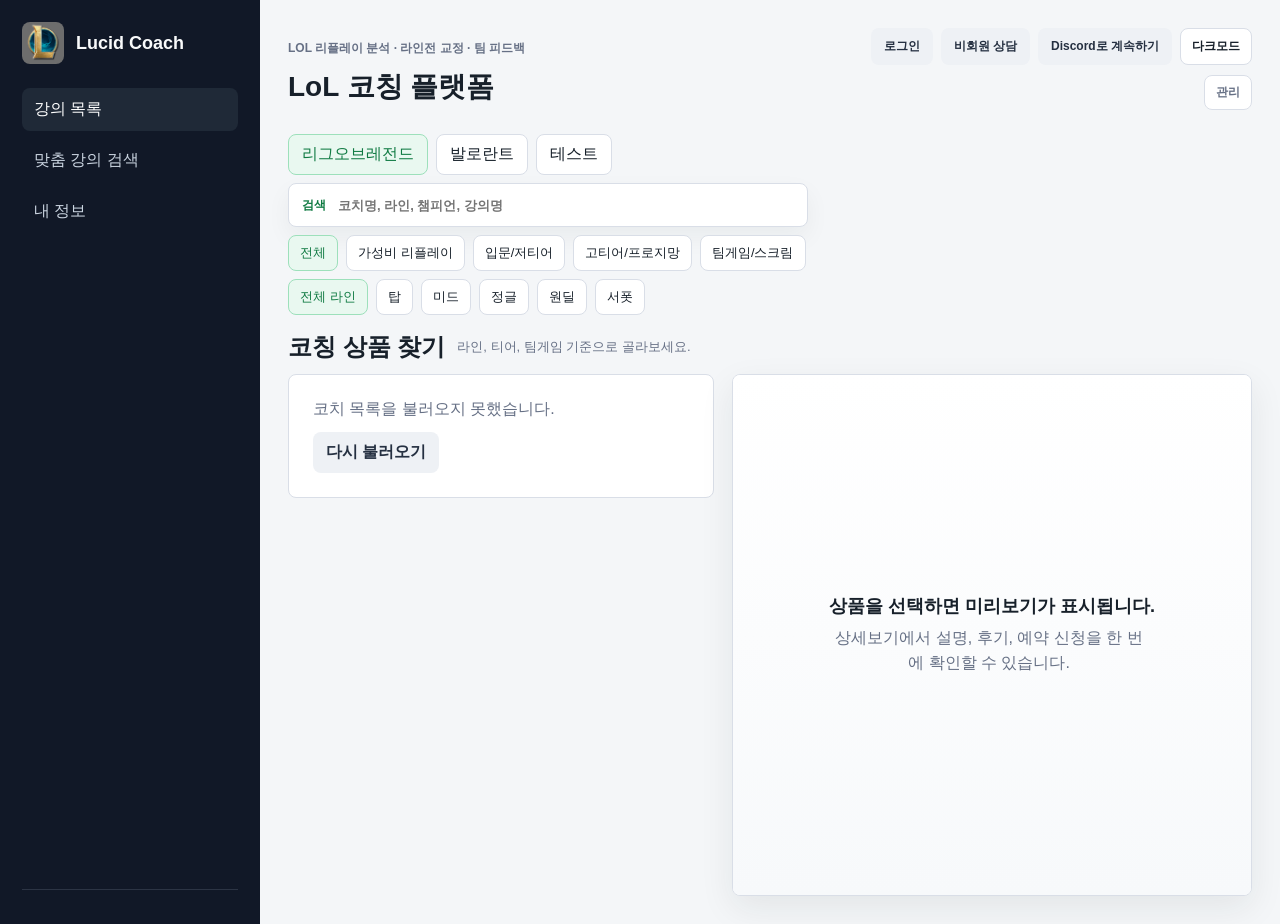
==== docs/index.html @ 415e0453 "Add files via upload" ====
﻿<!doctype html>
<html lang="ko">
<head>
  <meta charset="utf-8">
  <meta name="viewport" content="width=device-width, initial-scale=1">
  <title>Lucid Coach</title>
  <link rel="stylesheet" href="styles.css">
</head>
<body>
  <div class="app-shell">
    <aside class="sidebar">
      <button class="brand" id="homeLogo" type="button" aria-label="홈으로 이동">
        <img src="assets/logo.jpg" alt="">
        <div>
          <strong>Lucid Coach</strong>
        </div>
      </button>
      <nav class="nav" aria-label="main">
        <button class="nav-item active" data-view="market" id="navMarket"></button>
        <button class="nav-item" data-action="coachSearch" id="navCoachSearch" type="button">맞춤 강의 검색</button>
        <button class="nav-item" data-view="student" id="navStudent"></button>
      </nav>
      <section class="side-coaches" aria-label="코치 목록">
        <span class="label">코치 목록</span>
        <div id="sideCoachList"></div>
      </section>
      <div class="side-panel">
        <span class="label" id="sideLabel"></span>
        <p id="sideCopy"></p>
      </div>
      <section class="side-role-menu" id="sideRoleMenu" hidden></section>
    </aside>

    <main class="main">
      <section class="topbar">
        <div>
          <p class="eyebrow" id="heroEyebrow"></p>
          <h1 id="heroTitle"></h1>
        </div>
        <div class="topbar-actions">
          <div class="user-actions">
            <button class="secondary user-action" id="loginOpenBtn" type="button">로그인</button>
            <button class="secondary user-action" id="guestBuyOpenBtn" type="button">비회원 상담</button>
            <button class="secondary user-action" id="discordConnectBtn" type="button" hidden>Discord 연결</button>
            <button class="theme-toggle" id="themeToggleBtn" type="button" aria-pressed="false">다크모드</button>
          </div>
          <details class="admin-menu">
            <summary>관리</summary>
            <div>
              <button type="button" data-admin-view="bookings" id="navBookings"></button>
              <button type="button" data-admin-view="admin" id="navAdmin"></button>
              <button type="button" data-admin-view="coachSelf" id="navCoachSelfAdmin">내 강의 관리</button>
              <button type="button" data-admin-view="users" id="navUsers">회원 관리</button>
            </div>
          </details>
        </div>
      </section>

      <section class="view active" id="marketView">
        <div class="toolbar">
          <div class="tabs" id="categoryTabs"></div>
        </div>
        <div class="filter-block">
          <label class="search">
            <span id="searchLabel"></span>
            <input id="searchInput" type="search">
          </label>
          <div class="filter-row" id="typeTabs"></div>
          <div class="filter-row" id="segmentTabs"></div>
        </div>
        <section class="featured-section" id="featuredSection">
          <div class="market-head">
            <h2 id="featuredTitle"></h2>
            <span id="featuredHint"></span>
          </div>
          <div class="featured-grid" id="featuredList"></div>
        </section>
        <div class="market-head list-head">
          <h2 id="expertTitle"></h2>
          <span id="expertHint"></span>
        </div>
        <div class="layout">
          <section class="coach-list" id="coachList"></section>
          <section class="detail-panel" id="coachDetail"></section>
        </div>
      </section>

      <section class="view" id="studentView">
        <div class="section-head student-head">
          <div>
            <p class="eyebrow">수강생 화면</p>
            <h2>내 강의 홈</h2>
          </div>
          <div class="student-balance">
            <span>사용 가능 포인트</span>
            <strong>0원</strong>
          </div>
        </div>
        <div class="student-dashboard" id="studentViewContent"></div>
      </section>

      <section class="view" id="bookingsView">
        <div class="section-head">
          <div>
            <p class="eyebrow" id="bookingEyebrow"></p>
            <h2 id="bookingTitle"></h2>
          </div>
          <button class="secondary" id="clearBookingsBtn"></button>
        </div>
        <div class="booking-tools">
          <select id="bookingStatusFilter"></select>
          <input id="bookingSearchInput" type="search" placeholder="수강생 또는 코치명 검색">
        </div>
        <div class="table-wrap">
          <table>
            <thead>
              <tr>
                <th id="thStatus"></th>
                <th id="thStudent"></th>
                <th id="thLesson"></th>
                <th id="thTime"></th>
                <th id="thContact"></th>
                <th id="thMemo"></th>
                <th>처리</th>
              </tr>
            </thead>
            <tbody id="bookingRows"></tbody>
          </table>
        </div>
        <section class="booking-detail-panel" id="bookingDetail" hidden></section>
        <section class="refund-admin-panel" id="refundAdminPanel"></section>
      </section>

      <section class="view" id="adminView">
        <div class="section-head">
          <div>
            <p class="eyebrow" id="adminEyebrow"></p>
            <h2 id="adminTitle"></h2>
          </div>
          <button class="secondary" id="resetCoachesBtn"></button>
        </div>
        <form class="admin-form" id="coachForm">
          <input type="hidden" id="coachId">
          <label><span id="labelCategory"></span>
            <select id="coachCategory">
              <option value="league" id="optLeague"></option>
              <option value="valorant" id="optValorant"></option>
              <option value="academy" id="optAcademy"></option>
            </select>
          </label>
          <label><span id="labelName"></span><input id="coachName" required></label>
          <label><span id="labelTagline"></span><input id="coachTagline" required></label>
          <div class="price-builder">
            <label><span>가격</span><input id="coachPriceAmount" inputmode="numeric" placeholder="예: 70000"></label>
            <label><span>기준</span>
              <select id="coachPriceUnitType">
                <option value="time">시간</option>
                <option value="game">게임</option>
              </select>
            </label>
            <label><span>단위</span>
              <select id="coachPriceUnit"></select>
            </label>
            <input id="coachPrice" type="hidden">
          </div>
          <fieldset class="choice-field">
            <legend id="labelPurpose"></legend>
            <div class="choice-grid" id="coachPurposeChoices"></div>
          </fieldset>
          <fieldset class="choice-field">
            <legend id="labelRoles"></legend>
            <div class="choice-stack" id="coachRoleChoices"></div>
          </fieldset>
          <input id="coachImage" type="hidden">
          <input id="coachFeaturedImage" type="hidden">
          <input id="coachDetailImage" type="hidden">
          <label class="image-position-raw"><span id="labelImagePosition"></span><input id="coachImagePosition" readonly></label>
          <div class="image-upload-grid wide">
            <div class="image-upload-card">
              <label><span>상단 추천 이미지 <small>엠버서더/최우수 노출용 · 권장 1200x675</small></span><input id="coachFeaturedImageFile" type="file" accept="image/*"></label>
              <div class="image-preview banner-preview">
                <div class="image-preview-frame banner" id="coachFeaturedImagePreview"></div>
                <span>추천 상단 카드에 표시</span>
              </div>
              <button type="button" class="secondary image-crop-button" id="openFeaturedCropBtn">상단 추천 이미지 범위 지정</button>
            </div>
            <div class="image-upload-card">
              <label><span>일반 목록 이미지 <small>목록 카드용 · 권장 520x520</small></span><input id="coachImageFile" type="file" accept="image/*"></label>
              <div class="image-preview thumbnail-preview">
                <div class="image-preview-frame" id="coachImagePreview"></div>
                <span>상품 목록 카드에 표시</span>
              </div>
              <button type="button" class="secondary image-crop-button" id="openCropBtn">일반 목록 이미지 범위 지정</button>
            </div>
            <div class="image-upload-card">
              <label><span>상세 설명 이미지 <small>상세 패널용 · 권장 1200x675</small></span><input id="coachDetailImageFile" type="file" accept="image/*"></label>
              <div class="image-preview banner-preview">
                <div class="image-preview-frame banner" id="coachDetailImagePreview"></div>
                <span>오른쪽 상세 화면에 표시</span>
              </div>
              <button type="button" class="secondary image-crop-button" id="openDetailCropBtn">상세 설명 이미지 범위 지정</button>
            </div>
          </div>
          <fieldset class="choice-field">
            <legend id="labelBadges"></legend>
            <div class="badge-picker">
              <select id="coachBadgeSelect"></select>
              <button type="button" class="secondary" id="addCoachBadgeBtn">추가</button>
            </div>
            <div class="choice-grid" id="coachBadgeChoices"></div>
          </fieldset>
          <label class="wide"><span id="labelBio"></span><textarea id="coachBio" rows="4"></textarea></label>
          <div class="form-actions">
            <button type="submit" class="primary" id="saveCoachBtn"></button>
            <button type="button" class="secondary" id="newCoachBtn"></button>
            <button type="button" class="danger" id="deleteCoachBtn"></button>
            <span class="save-status" id="coachSaveStatus" aria-live="polite"></span>
          </div>
        </form>
        <div class="admin-list" id="adminCoachList"></div>
      </section>

      <section class="view" id="usersView">
        <div class="section-head">
          <div>
            <p class="eyebrow">관리자 화면</p>
            <h2>회원 관리</h2>
          </div>
          <button class="secondary" id="reloadUsersBtn" type="button">새로고침</button>
        </div>
        <div class="booking-tools user-tools">
          <input id="userSearchInput" type="search" placeholder="닉네임, 이메일, 코치명 검색" aria-label="회원 검색">
        </div>
        <div class="table-wrap">
          <table>
            <thead>
              <tr>
                <th>닉네임</th>
                <th>이메일</th>
                <th>권한</th>
                <th>Discord</th>
                <th>처리</th>
              </tr>
            </thead>
            <tbody id="userRows"></tbody>
          </table>
        </div>
        <div class="section-head compact-head">
          <div>
            <p class="eyebrow">신청 확인</p>
            <h2>코치 등록 요청</h2>
          </div>
        </div>
        <div class="table-wrap">
          <table>
            <thead>
              <tr>
                <th>신청자</th>
                <th>코치명</th>
                <th>소개</th>
                <th>상태</th>
                <th>처리</th>
              </tr>
            </thead>
            <tbody id="coachRequestRows"></tbody>
          </table>
        </div>
      </section>

      <section class="view" id="coachApplyView">
        <div class="section-head">
          <div>
            <p class="eyebrow">코치 등록</p>
            <h2>코치 등록 요청</h2>
          </div>
        </div>
        <form class="admin-form coach-apply-form" id="coachApplyForm">
          <label>코치 이름<input name="coachName" required placeholder="예: 루시드 코치"></label>
          <label>게임<input name="game" value="리그오브레전드"></label>
          <label>주 포지션 / 전문 분야<input name="mainRole" placeholder="예: 미드, 정글, 라인전, 팀게임"></label>
          <label>현재 티어 / 경력<input name="tier" placeholder="예: 마스터, 팀 코치 경험 1년"></label>
          <label>희망 가격<input name="price" placeholder="예: 30,000원 / 1게임"></label>
          <label>연락처<input name="contact" required placeholder="디스코드 또는 이메일"></label>
          <label class="wide">한 줄 소개<textarea name="intro" required rows="3" placeholder="예: 미드 라인전과 로밍 타이밍을 빠르게 잡아드립니다."></textarea></label>
          <label class="wide">관리자에게 남길 내용<textarea name="sample" rows="5" placeholder="코칭 방식, 가능 시간, 대표 챔피언, 경력 등을 적어주세요."></textarea></label>
          <div class="form-actions">
            <button class="primary" type="submit" id="coachApplySubmitBtn">요청 보내기</button>
            <span class="save-status" id="coachApplyStatus" aria-live="polite"></span>
          </div>
        </form>
      </section>

      <section class="view" id="coachSelfView">
        <div class="section-head coach-self-head">
          <div>
            <p class="eyebrow">코치 개인 화면</p>
            <h2>내 강의 관리</h2>
          </div>
          <div class="coach-self-tabs" id="coachSelfTabs"></div>
        </div>
        <div class="coach-self-layout">
          <section class="coach-self-preview">
            <div class="market-head">
              <h2 id="coachSelfName">코치 선택</h2>
              <span id="coachSelfHint">강의를 선택하면 오른쪽에서 수정합니다.</span>
            </div>
            <div id="coachSelfProfile"></div>
            <div id="coachAvailabilityPanel"></div>
            <div class="coach-self-grid" id="coachSelfLessonGrid"></div>
          </section>
          <section class="coach-self-editor" id="coachSelfEditor">
            <div class="detail-empty">
              <strong>강의를 선택해주세요.</strong>
              <span>선택한 코치의 강의만 여기에서 개별 수정할 수 있습니다.</span>
            </div>
          </section>
        </div>
      </section>
    </main>
  </div>

  <template id="bookingFormTemplate">
    <form class="booking-form" id="bookingForm">
      <label id="bookingStudentField"><span id="bookingStudentLabel"></span><input name="student" required></label>
      <div class="booking-student-auto" id="bookingStudentAuto" hidden></div>
      <label><span id="bookingContactLabel"></span><input name="contact" required></label>
      <label id="bookingTimeField"><span id="bookingTimeLabel"></span><input name="time" required></label>
      <div class="availability-picker" id="bookingAvailabilityPicker" hidden>
        <label><span>예약 가능한 시간 선택</span><select id="bookingAvailabilitySlot" name="availabilitySlotId"></select></label>
        <small>코치가 등록한 빈 시간만 선택할 수 있습니다.</small>
      </div>
      <label><span id="bookingMemoLabel"></span><textarea name="memo" rows="3"></textarea></label>
      <button type="submit" class="primary" id="bookingSubmitBtn"></button>
    </form>
  </template>
  <div class="coach-explorer-modal" id="coachExplorerModal" hidden>
    <div class="coach-explorer-dialog" role="dialog" aria-modal="true" aria-labelledby="coachExplorerTitle">
      <button class="crop-close" id="coachExplorerCloseBtn" type="button" aria-label="닫기">×</button>
      <div class="coach-explorer-head">
        <div>
          <span id="coachExplorerMeta"></span>
          <h3 id="coachExplorerTitle">코치 목록</h3>
        </div>
        <label class="coach-explorer-search">
          <span>검색</span>
          <input id="coachExplorerSearch" type="search" placeholder="코치명, 라인, 강의명">
        </label>
      </div>
      <div class="coach-explorer-filters">
        <div id="coachExplorerRoleFilters"></div>
        <div id="coachExplorerTierFilters"></div>
      </div>
      <div class="coach-explorer-grid" id="coachExplorerGrid"></div>
    </div>
  </div>
  <div class="lesson-detail-modal" id="lessonDetailModal" hidden>
    <div class="lesson-detail-dialog" role="dialog" aria-modal="true" aria-labelledby="lessonDetailTitle">
      <button class="crop-close" id="lessonDetailCloseBtn" type="button" aria-label="닫기">×</button>
      <div id="lessonDetailBody"></div>
    </div>
  </div>
  <div class="auth-modal" id="authModal" hidden>
    <div class="auth-dialog" role="dialog" aria-modal="true" aria-labelledby="authTitle">
      <button class="crop-close" id="authCloseBtn" type="button" aria-label="닫기">×</button>
      <div class="auth-tabs">
        <button type="button" class="active" data-auth-mode="login">로그인</button>
        <button type="button" data-auth-mode="signup">회원가입</button>
        <button type="button" data-auth-mode="guest">비회원 상담</button>
      </div>
      <div id="authBody"></div>
    </div>
  </div>
  <div class="crop-modal" id="cropModal" hidden>
    <div class="crop-dialog">
      <button class="crop-close" id="cropCloseBtn" type="button" aria-label="닫기">×</button>
      <h3 id="cropTitle">이미지 범위 지정</h3>
      <div class="crop-stage">
        <img id="cropImage" alt="">
        <div class="crop-box" id="cropBox"></div>
      </div>
      <div class="crop-controls">
        <label><span>가로</span><input id="cropX" type="range" min="0" max="100" value="50"></label>
        <label><span>세로</span><input id="cropY" type="range" min="0" max="100" value="50"></label>
        <label><span>줌</span><input id="cropSize" type="range" min="18" max="100" value="70"></label>
      </div>
      <button type="button" class="primary" id="applyCropBtn">적용하기</button>
    </div>
  </div>

  <script src="https://js.tosspayments.com/v2/standard"></script>
  <script src="app.js"></script>
</body>
</html>
---- docs/styles.css ----
:root {
  --bg: #f4f6f8;
  --panel: #ffffff;
  --panel-2: #f9fafb;
  --text: #17202a;
  --muted: #667085;
  --line: #d9dee7;
  --brand: #18a058;
  --brand-dark: #0f7a42;
  --danger: #d33f49;
  --blue: #2f6fed;
  --shadow: 0 12px 34px rgba(21, 32, 43, 0.08);
}

body[data-theme="dark"] {
  --bg: #0f172a;
  --panel: #172033;
  --panel-2: #111827;
  --text: #e5e7eb;
  --muted: #9ca3af;
  --line: #334155;
  --brand: #3b82f6;
  --brand-dark: #93c5fd;
  --blue: #60a5fa;
  --shadow: 0 16px 38px rgba(0, 0, 0, 0.34);
}

* { box-sizing: border-box; }
body {
  margin: 0;
  background: var(--bg);
  color: var(--text);
  font-family: Inter, Pretendard, "Segoe UI", Arial, sans-serif;
  letter-spacing: 0;
  color-scheme: light;
}
body[data-theme="dark"] { color-scheme: dark; }
body[data-theme="dark"] img {
  color-scheme: dark;
}
button, input, select, textarea {
  font: inherit;
}
button {
  border: 0;
  cursor: pointer;
}
.app-shell {
  display: grid;
  grid-template-columns: 260px minmax(0, 1fr);
  min-height: 100vh;
}
.sidebar {
  background: #111827;
  color: #f9fafb;
  padding: 22px;
  display: flex;
  flex-direction: column;
  gap: 24px;
}
.brand {
  display: flex;
  align-items: center;
  gap: 12px;
  width: 100%;
  padding: 0;
  border: 0;
  background: transparent;
  color: inherit;
  text-align: left;
  cursor: pointer;
}
.brand:hover strong { color: #ffffff; }
.brand:focus-visible {
  outline: 2px solid #9de0bb;
  outline-offset: 4px;
  border-radius: 8px;
}
.brand img {
  width: 42px;
  height: 42px;
  border-radius: 8px;
  object-fit: cover;
}
.brand strong { display: block; font-size: 18px; }
.brand span { color: #a7b0bf; font-size: 13px; }
.nav {
  display: grid;
  gap: 8px;
}
.nav-item {
  text-align: left;
  color: #cbd5e1;
  background: transparent;
  padding: 11px 12px;
  border-radius: 8px;
}
.nav-item.active, .nav-item:hover {
  background: #1f2937;
  color: #ffffff;
}
.side-role-menu {
  display: grid;
  gap: 8px;
  margin-top: auto;
  padding-top: 12px;
  border-top: 1px solid rgba(148, 163, 184, 0.2);
}
.role-menu-button {
  width: 100%;
  text-align: left;
  color: #cbd5e1;
  background: transparent;
  padding: 11px 12px;
  border-radius: 8px;
  font-weight: 800;
}
.role-menu-button.active,
.role-menu-button:hover {
  background: #1f2937;
  color: #ffffff;
}
.side-coaches {
  display: grid;
  gap: 8px;
}
.side-coaches .label {
  color: #94a3b8;
}
.side-coaches > div {
  display: grid;
  gap: 8px;
}
.coach-explorer-open,
.selected-side-coach {
  width: 100%;
  display: grid;
  align-items: center;
  gap: 10px;
  border-radius: 8px;
  border: 1px solid rgba(148, 163, 184, 0.22);
  color: #e5e7eb;
  text-align: left;
}
.coach-explorer-open {
  grid-template-columns: minmax(0, 1fr) auto;
  padding: 12px;
  background: #1f2937;
}
.coach-explorer-open:hover {
  border-color: rgba(157, 224, 187, 0.68);
  background: #253142;
}
.coach-explorer-open span,
.selected-side-coach span {
  min-width: 0;
  display: grid;
  gap: 3px;
}
.coach-explorer-open strong,
.selected-side-coach strong {
  font-size: 14px;
  font-weight: 900;
}
.coach-explorer-open small,
.selected-side-coach small {
  color: #94a3b8;
  font-size: 12px;
  overflow: hidden;
  text-overflow: ellipsis;
  white-space: nowrap;
}
.coach-explorer-open em {
  padding: 5px 8px;
  border-radius: 999px;
  background: #e9f8f0;
  color: var(--brand-dark);
  font-size: 12px;
  font-style: normal;
  font-weight: 900;
}
.selected-side-coach {
  grid-template-columns: 38px minmax(0, 1fr);
  padding: 8px;
  background: rgba(15, 23, 42, 0.42);
}
.selected-side-coach:hover {
  background: #1f2937;
}
.selected-side-coach.active {
  border-color: rgba(157, 224, 187, 0.58);
}
.selected-side-coach img {
  width: 38px;
  height: 38px;
  border-radius: 8px;
  object-fit: cover;
  background: #111827;
}
.recent-side-coaches {
  display: grid;
  gap: 6px;
  padding-top: 4px;
}
.recent-side-coaches > span {
  color: #94a3b8;
  font-size: 12px;
  font-weight: 800;
}
.recent-side-coach {
  width: 100%;
  display: grid;
  grid-template-columns: 28px minmax(0, 1fr);
  align-items: center;
  gap: 8px;
  padding: 6px;
  border-radius: 8px;
  background: transparent;
  color: #cbd5e1;
  text-align: left;
}
.recent-side-coach:hover,
.recent-side-coach.active {
  background: rgba(31, 41, 55, 0.9);
  color: #ffffff;
}
.recent-side-coach img {
  width: 28px;
  height: 28px;
  border-radius: 7px;
  object-fit: cover;
}
.recent-side-coach strong {
  min-width: 0;
  overflow: hidden;
  text-overflow: ellipsis;
  white-space: nowrap;
  font-size: 12px;
}
.side-empty {
  margin: 0;
  color: #94a3b8;
  font-size: 13px;
}
.side-panel {
  margin-top: auto;
  background: #1f2937;
  border: 1px solid #2f3a4a;
  padding: 14px;
  border-radius: 8px;
}
.side-panel p {
  margin: 8px 0 0;
  color: #cbd5e1;
  font-size: 13px;
  line-height: 1.55;
}
.side-coaches,
.side-panel {
  display: none;
}
.label, .eyebrow {
  color: var(--muted);
  font-size: 12px;
  font-weight: 700;
  text-transform: uppercase;
}
.main {
  padding: 28px;
  min-width: 0;
}
.topbar {
  display: flex;
  justify-content: space-between;
  align-items: flex-start;
  gap: 28px;
  margin-bottom: 24px;
}
.topbar h1 {
  margin: 6px 0 0;
  font-size: 28px;
  line-height: 1.25;
  max-width: 820px;
}
.topbar-actions {
  display: grid;
  justify-items: end;
  gap: 10px;
}
.user-actions {
  display: flex;
  justify-content: flex-end;
  flex-wrap: wrap;
  gap: 8px;
}
.user-action,
.theme-toggle {
  min-height: 34px;
  border-radius: 8px;
  padding: 8px 11px;
  font-size: 12px;
  font-weight: 900;
}
.theme-toggle {
  border: 1px solid var(--line);
  background: var(--panel);
  color: var(--text);
}
.user-action.active-user {
  border: 1px solid var(--line);
  background: var(--panel);
  color: var(--brand-dark);
}
.theme-toggle[aria-pressed="true"] {
  border-color: #475569;
  background: #172033;
  color: #dbeafe;
}
.metrics {
  display: grid;
  grid-template-columns: repeat(3, 100px);
  gap: 10px;
}
.metrics div {
  background: var(--panel);
  border: 1px solid var(--line);
  border-radius: 8px;
  padding: 12px;
}
.metrics strong { display: block; font-size: 22px; }
.metrics span { color: var(--muted); font-size: 12px; }
.admin-menu {
  position: relative;
  z-index: 20;
}
.admin-menu summary {
  list-style: none;
  border: 1px solid var(--line);
  border-radius: 8px;
  background: var(--panel);
  color: var(--muted);
  padding: 8px 11px;
  font-size: 12px;
  font-weight: 900;
  cursor: pointer;
}
.admin-menu summary::-webkit-details-marker {
  display: none;
}
.admin-menu[open] summary {
  color: var(--text);
  border-color: #b7c3d4;
}
.admin-menu > div {
  position: absolute;
  right: 0;
  top: calc(100% + 8px);
  width: 180px;
  display: grid;
  gap: 6px;
  padding: 8px;
  border: 1px solid var(--line);
  border-radius: 8px;
  background: var(--panel);
  box-shadow: var(--shadow);
}
.admin-menu button {
  width: 100%;
  border-radius: 7px;
  padding: 9px 10px;
  background: transparent;
  color: var(--text);
  text-align: left;
  font-size: 13px;
  font-weight: 800;
}
.admin-menu button:hover {
  background: var(--panel-2);
  color: var(--text);
}
.view { display: none; }
.view.active { display: block; }
.toolbar {
  display: flex;
  justify-content: flex-start;
  align-items: center;
  gap: 16px;
  margin-bottom: 12px;
}
.market-head {
  display: flex;
  justify-content: flex-start;
  align-items: center;
  gap: 12px;
  margin: 18px 0 12px;
}
.market-head h2 {
  margin: 0;
  font-size: 24px;
  line-height: 1.2;
}
.market-head span {
  color: var(--muted);
  font-size: 13px;
}
.featured-section {
  margin-bottom: 28px;
}
.featured-grid {
  display: grid;
  grid-template-columns: repeat(auto-fill, minmax(260px, 1fr));
  gap: 14px;
}
.featured-card {
  background: #171822;
  color: #ffffff;
  border-radius: 8px;
  overflow: hidden;
  border: 1px solid #242635;
  box-shadow: 0 18px 42px rgba(17, 24, 39, 0.18);
  min-height: 326px;
}
.featured-card.tier-best {
  border-color: #ffd15d;
  box-shadow: 0 20px 44px rgba(184, 124, 18, 0.24);
}
.featured-card.tier-good {
  border-color: #6678ff;
}
.featured-image {
  position: relative;
  aspect-ratio: 16 / 9;
  height: auto;
  background: #0f111a;
  overflow: hidden;
}
.featured-image img {
  width: 100%;
  height: 100%;
  object-fit: cover;
  object-position: center center;
  display: block;
}
.featured-image::after {
  content: "";
  position: absolute;
  inset: 0;
  background: linear-gradient(180deg, rgba(0,0,0,0.04), rgba(0,0,0,0.32));
  pointer-events: none;
}
.ad-label, .tier-ribbon {
  position: absolute;
  z-index: 1;
  top: 10px;
  border-radius: 4px;
  padding: 4px 7px;
  font-size: 12px;
  font-weight: 900;
}
.ad-label {
  left: 10px;
  background: rgba(20, 184, 166, 0.95);
  color: #ffffff;
}
.tier-ribbon {
  right: 10px;
  background: rgba(255, 209, 93, 0.96);
  color: #221600;
}
.featured-body {
  padding: 13px 14px 14px;
}
.featured-tags {
  display: flex;
  flex-wrap: wrap;
  gap: 6px;
  margin-bottom: 10px;
}
.featured-tags span {
  background: #20c997;
  color: #ffffff;
  border-radius: 5px;
  padding: 5px 8px;
  font-size: 12px;
  font-weight: 800;
}
.featured-tags span + span {
  background: #ff4d6d;
}
.featured-body h3 {
  margin: 0 0 7px;
  font-size: 17px;
  line-height: 1.25;
  min-height: 0;
}
.coach-owner {
  display: block;
  margin: -2px 0 7px;
  color: var(--brand-dark);
  font-size: 12px;
  font-weight: 900;
}
.featured-summary {
  margin: 0 0 8px;
  color: #b7bfd4;
  font-size: 13px;
  line-height: 1.4;
  display: -webkit-box;
  -webkit-line-clamp: 2;
  -webkit-box-orient: vertical;
  overflow: hidden;
}
.purpose-label {
  display: inline-block;
  color: var(--brand-dark);
  background: #e9f8f0;
  border: 1px solid #b8e8cc;
  border-radius: 999px;
  padding: 3px 8px;
  font-size: 12px;
  font-weight: 800;
  margin: 0 0 9px;
}
.featured-card .purpose-label {
  color: #c8ffe0;
  background: rgba(24, 160, 88, 0.2);
  border-color: rgba(157, 224, 187, 0.36);
  margin-bottom: 8px;
}
.featured-rating {
  color: #c9d2ff;
  font-size: 13px;
  font-weight: 800;
  margin-bottom: 8px;
}
.featured-rating span {
  color: #9aa3b7;
  font-weight: 600;
}
.featured-price {
  display: flex;
  align-items: baseline;
  gap: 9px;
}
.featured-price strong {
  font-size: 18px;
}
.featured-price del {
  color: #737b93;
  font-size: 13px;
}
.detail-link {
  width: fit-content;
  margin-top: 12px;
  border-radius: 8px;
  padding: 8px 11px;
  background: #eef1f5;
  color: #253041;
  font-size: 13px;
  font-weight: 900;
}
.detail-link:hover {
  background: #dfe5ee;
}
.list-head {
  margin-top: 6px;
}
.tabs {
  display: flex;
  flex-wrap: wrap;
  gap: 8px;
}
.tab, .purpose-tab {
  background: var(--panel);
  border: 1px solid var(--line);
  border-radius: 8px;
  padding: 9px 13px;
  color: var(--text);
}
.tab.active, .purpose-tab.active {
  background: #e9f8f0;
  border-color: #9de0bb;
  color: var(--brand-dark);
}
.filter-block {
  display: grid;
  gap: 8px;
  align-items: start;
  margin: -4px 0 18px;
  max-width: 760px;
}
.filter-row {
  display: flex;
  flex-wrap: wrap;
  gap: 8px;
}
.purpose-tab {
  padding: 8px 11px;
  font-size: 13px;
}
.search {
  width: min(100%, 520px);
  display: grid;
  grid-template-columns: auto minmax(0, 1fr);
  align-items: center;
  gap: 12px;
  background: var(--panel);
  border: 1px solid var(--line);
  padding: 10px 13px;
  border-radius: 8px;
  box-shadow: 0 10px 24px rgba(21, 32, 43, 0.05);
}
.search:focus-within {
  border-color: #9de0bb;
  box-shadow: 0 0 0 3px rgba(24, 160, 88, 0.12);
}
.search span {
  color: var(--brand-dark);
  font-size: 12px;
  font-weight: 900;
  white-space: nowrap;
}
.search input {
  border: 0;
  outline: 0;
  width: 100%;
  min-height: 22px;
  padding: 0;
  background: transparent;
}
.layout {
  display: grid;
  grid-template-columns: minmax(360px, 1fr) minmax(380px, 520px);
  gap: 18px;
  align-items: start;
}
.coach-list {
  display: grid;
  grid-template-columns: repeat(auto-fill, minmax(280px, 1fr));
  gap: 16px;
}
.coach-card {
  background: var(--panel);
  border: 1px solid var(--line);
  border-radius: 8px;
  overflow: hidden;
  display: grid;
  grid-template-columns: 96px minmax(0, 1fr);
  min-height: 152px;
  padding: 10px;
  gap: 12px;
}
.coach-card.active {
  outline: 2px solid #9de0bb;
}
.coach-card.tier-best {
  border-color: #f3c351;
  box-shadow: 0 14px 34px rgba(166, 115, 20, 0.14);
}
.coach-card.tier-good {
  border-color: #95c6ff;
}
.avatar-frame {
  width: 100%;
  height: 96px;
  aspect-ratio: 1 / 1;
  border-radius: 8px;
  overflow: hidden;
  background: #e5e7eb;
  grid-row: 1 / span 2;
}
.avatar {
  width: 100%;
  height: 100%;
  object-fit: cover;
  object-position: center 8%;
  display: block;
}
.coach-main {
  padding: 0;
}
.coach-main h3 {
  margin: 0 0 6px;
  font-size: 18px;
  font-weight: 900;
}
.coach-main .coach-owner {
  margin: -2px 0 6px;
}
.rank-badges {
  display: flex;
  flex-wrap: wrap;
  gap: 6px;
  min-height: 24px;
  margin-bottom: 6px;
}
.badge {
  border-radius: 999px;
  padding: 4px 8px;
  font-size: 12px;
  font-weight: 800;
}
.badge.recommend {
  background: #fff3bf;
  color: #8a5a00;
  border: 1px solid #f4c95d;
}
.badge.best {
  background: #171717;
  color: #ffffff;
  border: 1px solid #171717;
}
.badge.good {
  background: #e8f3ff;
  color: #175cd3;
  border: 1px solid #a7d3ff;
}
.coach-main p {
  color: var(--muted);
  line-height: 1.35;
  margin: 2px 0 8px;
  font-size: 13px;
  display: -webkit-box;
  -webkit-line-clamp: 2;
  -webkit-box-orient: vertical;
  overflow: hidden;
}
.chips {
  display: flex;
  flex-wrap: wrap;
  gap: 6px;
}
.chip {
  border: 1px solid var(--line);
  background: var(--panel-2);
  border-radius: 999px;
  padding: 4px 8px;
  font-size: 12px;
  color: #475467;
}
.card-foot {
  display: flex;
  justify-content: space-between;
  align-items: center;
  color: var(--muted);
  font-size: 13px;
  gap: 10px;
  padding: 0;
  margin-top: 4px;
  grid-column: 2;
}
.card-detail-link {
  grid-column: 2;
  justify-self: start;
}
.price { color: var(--brand-dark); font-weight: 800; }
.detail-panel {
  position: sticky;
  top: 20px;
  background: var(--panel);
  border: 1px solid var(--line);
  border-radius: 8px;
  box-shadow: var(--shadow);
  min-height: 520px;
  overflow: hidden;
}
.detail-empty {
  min-height: 520px;
  display: grid;
  place-content: center;
  gap: 8px;
  padding: 28px;
  text-align: center;
  color: var(--muted);
  background: linear-gradient(180deg, #ffffff, #f7f9fb);
}
.detail-empty strong {
  color: var(--text);
  font-size: 18px;
}
.detail-empty span {
  max-width: 320px;
  line-height: 1.55;
}
.detail-hero {
  aspect-ratio: 16 / 9;
  height: auto;
  background: #111827;
  position: relative;
  overflow: hidden;
}
.detail-hero img {
  width: 100%;
  height: 100%;
  object-fit: cover;
  object-position: center center;
  opacity: 0.82;
}
.detail-body {
  padding: 18px;
}
.detail-body h2 { margin: 0 0 6px; }
.detail-body .detail-owner {
  margin: -2px 0 10px;
  color: var(--brand-dark);
  font-weight: 900;
}
.detail-trust {
  display: flex;
  flex-wrap: wrap;
  align-items: center;
  gap: 8px;
  margin: 0 0 12px;
}
.detail-trust strong {
  color: var(--text);
  font-size: 15px;
}
.detail-trust strong span {
  color: var(--muted);
  font-weight: 800;
}
.detail-trust em {
  padding: 4px 8px;
  border-radius: 999px;
  background: #eef1f5;
  color: #475467;
  font-size: 12px;
  font-style: normal;
  font-weight: 800;
}
.detail-body p { color: var(--muted); line-height: 1.55; }
.detail-summary {
  display: grid;
  grid-template-columns: repeat(2, minmax(0, 1fr));
  gap: 10px;
  margin: 16px 0;
}
.detail-summary div {
  background: #f8fafc;
  border: 1px solid var(--line);
  border-radius: 8px;
  padding: 12px;
}
.detail-summary span {
  display: block;
  color: var(--muted);
  font-size: 12px;
  font-weight: 800;
  margin-bottom: 5px;
}
.detail-summary strong {
  display: block;
  font-size: 16px;
  line-height: 1.35;
}
.detail-panel-button {
  width: 100%;
  min-height: 44px;
  margin-top: 4px;
}
.lesson-info-grid {
  display: grid;
  grid-template-columns: repeat(3, minmax(0, 1fr));
  gap: 10px;
}
.lesson-info-grid article {
  min-width: 0;
  border: 1px solid #d4e3f6;
  border-radius: 8px;
  background: #f8fbff;
  padding: 13px;
}
.lesson-info-grid span {
  display: block;
  color: #175cd3;
  font-size: 12px;
  font-weight: 900;
  margin-bottom: 8px;
}
.lesson-info-grid ul {
  margin: 0;
  padding-left: 18px;
  color: #344054;
  font-size: 13px;
  line-height: 1.65;
}
.lesson-info-grid p {
  margin: 0;
  color: #344054;
  font-size: 13px;
  line-height: 1.6;
}
.lesson-info-grid small {
  display: block;
  margin-top: 10px;
  color: var(--muted);
  font-size: 12px;
  font-weight: 800;
}
.booking-note {
  color: #175cd3;
  background: #ffffff;
  border: 1px solid #bfdbfe;
  border-radius: 8px;
  padding: 10px 12px;
  font-size: 13px;
  line-height: 1.45;
}
.booking-route {
  display: grid;
  grid-template-columns: repeat(2, minmax(0, 1fr));
  gap: 8px;
}
.booking-route button {
  min-height: 40px;
}
.review-preview {
  display: grid;
  gap: 8px;
  border-top: 1px solid var(--line);
  border-bottom: 1px solid var(--line);
  padding: 14px 0;
  margin: 4px 0 16px;
}
.review-preview > div {
  display: flex;
  justify-content: space-between;
  align-items: center;
  gap: 10px;
}
.review-preview strong {
  font-size: 16px;
}
.review-preview span {
  color: var(--muted);
  font-size: 12px;
  font-weight: 800;
}
.review-preview p {
  margin: 0;
  color: var(--muted);
  font-size: 13px;
}
.review-preview b {
  color: var(--text);
  margin-right: 6px;
}
.booking-panel {
  display: grid;
  gap: 12px;
  background: #eefbf4;
  border: 1px solid #74c69d;
  border-left: 5px solid var(--brand);
  border-radius: 8px;
  padding: 16px 14px 14px;
  box-shadow: 0 16px 34px rgba(15, 122, 66, 0.12);
}
.booking-panel-head {
  display: flex;
  justify-content: space-between;
  align-items: flex-start;
  gap: 12px;
}
.booking-panel-head strong {
  display: block;
  color: #064e3b;
  font-size: 18px;
}
.booking-panel-head span {
  display: block;
  margin-top: 4px;
  color: #2f5f4c;
  font-size: 13px;
}
.booking-panel-head em {
  flex: 0 0 auto;
  color: #047857;
  font-style: normal;
  font-weight: 900;
}
.lesson-detail-modal {
  position: fixed;
  inset: 0;
  z-index: 60;
  display: grid;
  place-items: center;
  padding: 18px;
  background: rgba(15, 23, 42, 0.64);
}
.lesson-detail-modal[hidden] { display: none; }
.auth-modal {
  position: fixed;
  inset: 0;
  z-index: 70;
  display: grid;
  place-items: center;
  padding: 18px;
  background: rgba(15, 23, 42, 0.64);
}
.auth-modal[hidden] { display: none; }
.auth-dialog {
  width: min(440px, 100%);
  border-radius: 8px;
  background: var(--panel);
  color: var(--text);
  position: relative;
  box-shadow: 0 24px 70px rgba(0,0,0,0.34);
  overflow: hidden;
}
.auth-dialog .crop-close {
  color: var(--text);
}
.auth-tabs {
  display: grid;
  grid-template-columns: repeat(3, 1fr);
  gap: 1px;
  background: var(--line);
}
.auth-tabs button {
  min-height: 44px;
  background: var(--panel-2);
  color: var(--muted);
  font-size: 13px;
  font-weight: 900;
}
.auth-tabs button.active {
  background: var(--panel);
  color: var(--brand-dark);
}
.auth-content {
  display: grid;
  gap: 12px;
  padding: 22px;
}
.auth-content h2 {
  margin: 0;
  font-size: 22px;
}
.auth-content p {
  margin: 0;
  color: var(--muted);
  font-size: 13px;
  line-height: 1.6;
}
.auth-content button:disabled {
  cursor: not-allowed;
  opacity: 0.6;
}
.social-auth {
  display: grid;
  grid-template-columns: repeat(3, minmax(0, 1fr));
  gap: 8px;
}
.social-auth button {
  display: grid;
  place-items: center;
  min-height: 42px;
  min-width: 0;
  border: 1px solid var(--line);
  border-radius: 8px;
  font-weight: 900;
}
.social-auth button img {
  width: 24px;
  height: 24px;
  margin: 0;
  border-radius: 4px;
  object-fit: contain;
  vertical-align: middle;
}
.social-auth .google {
  background: #fff;
  color: #202124;
}
.social-auth .naver {
  background: #03c75a;
  border-color: #03c75a;
  color: #fff;
}
.social-auth .discord {
  background: #5865f2;
  border-color: #5865f2;
  color: #fff;
}
.password-field {
  display: grid;
  grid-template-columns: minmax(0, 1fr) 58px;
  gap: 8px;
}
.password-field input {
  min-width: 0;
}
.password-toggle {
  min-height: 38px;
  border-radius: 8px;
  background: var(--panel-2);
  border: 1px solid var(--line);
  color: var(--text);
  font-size: 12px;
  font-weight: 900;
}
.auth-status {
  min-height: 18px;
  color: var(--danger);
  font-size: 13px;
  font-weight: 800;
}
.guest-selected {
  display: grid;
  gap: 4px;
  padding: 12px;
  border: 1px solid var(--line);
  border-radius: 8px;
  background: var(--panel-2);
}
.guest-selected span,
.guest-selected em {
  color: var(--muted);
  font-size: 12px;
  font-style: normal;
  font-weight: 800;
}
.guest-selected strong {
  font-size: 15px;
}
.lesson-detail-dialog {
  width: min(760px, 100%);
  max-height: min(90vh, 920px);
  overflow-y: auto;
  border-radius: 8px;
  background: #ffffff;
  color: var(--text);
  position: relative;
  box-shadow: 0 24px 70px rgba(0,0,0,0.34);
}
.lesson-detail-dialog .crop-close {
  color: #17202a;
}
.lesson-detail-hero {
  aspect-ratio: 16 / 9;
  height: auto;
  background: #111827;
  overflow: hidden;
}
.lesson-detail-hero img {
  width: 100%;
  height: 100%;
  object-fit: cover;
  display: block;
  opacity: 0.9;
}
.lesson-detail-body {
  display: grid;
  gap: 12px;
  padding: 20px;
}
.lesson-detail-body h2 {
  margin: 0;
  font-size: 24px;
}
.lesson-detail-body > p {
  margin: 0;
  color: var(--muted);
  line-height: 1.6;
}
.review-preview.full {
  margin: 0;
}
.review-preview.full p + p {
  padding-top: 8px;
  border-top: 1px solid var(--line);
}
.info-box {
  background: var(--panel-2);
  border: 1px solid var(--line);
  border-radius: 8px;
  padding: 10px;
}
.info-box span { color: var(--muted); font-size: 12px; }
.info-box strong { display: block; margin-top: 4px; }
.review {
  border-top: 1px solid var(--line);
  padding: 12px 0;
}
.review strong { display: block; }
.review p { margin: 4px 0 0; font-size: 13px; }
.primary, .secondary, .danger {
  border-radius: 8px;
  padding: 10px 13px;
  font-weight: 700;
}
.primary { background: var(--brand); color: #fff; }
.secondary { background: #eef1f5; color: #253041; }
.danger { background: var(--danger); color: #fff; }
.booking-form {
  display: grid;
  gap: 10px;
}
.availability-picker {
  display: grid;
  gap: 5px;
  padding: 10px;
  border: 1px solid #bfdbfe;
  border-radius: 8px;
  background: #eff6ff;
}
.availability-picker small { color: var(--muted); font-size: 12px; }
.booking-student-auto {
  padding: 10px;
  border: 1px solid var(--line);
  border-radius: 8px;
  background: var(--panel-2);
  color: var(--text);
  font-size: 13px;
  font-weight: 800;
}
.account-panel {
  display: grid;
  gap: 12px;
  margin-bottom: 16px;
}
.account-required {
  margin: 0;
  color: var(--danger);
  font-size: 13px;
  font-weight: 800;
}
.account-form {
  display: grid;
  grid-template-columns: minmax(0, 260px) auto minmax(180px, 1fr);
  align-items: end;
  gap: 8px;
}
.account-form label { display: grid; gap: 5px; }
.field-hint { color: var(--muted); font-size: 12px; }
.account-danger {
  display: flex;
  align-items: center;
  justify-content: space-between;
  gap: 12px;
  padding-top: 12px;
  border-top: 1px solid var(--line);
}
.account-danger div { display: grid; gap: 4px; }
.account-danger small { color: var(--muted); font-size: 12px; }
.availability-panel {
  display: grid;
  gap: 10px;
  margin: 12px 0 16px;
  padding: 14px;
  border: 1px solid var(--line);
  border-radius: 8px;
  background: var(--panel-2);
}
.availability-head { display: flex; align-items: center; justify-content: space-between; gap: 10px; }
.availability-head div { display: grid; gap: 3px; }
.availability-head span { color: var(--brand-dark); font-size: 12px; font-weight: 900; }
.availability-head strong { font-size: 16px; }
.availability-form { display: grid; grid-template-columns: repeat(2, minmax(0, 1fr)) auto; align-items: end; gap: 8px; }
.availability-form button { min-height: 40px; }
.availability-list { display: grid; gap: 6px; }
.availability-item { display: flex; align-items: center; justify-content: space-between; gap: 8px; padding: 8px 10px; border: 1px solid var(--line); border-radius: 6px; background: var(--panel); }
.availability-item span { font-size: 13px; }
.availability-empty { color: var(--muted); font-size: 12px; }
.booking-form .primary {
  margin-top: 2px;
  min-height: 44px;
  font-size: 15px;
}
label {
  display: grid;
  gap: 6px;
  color: #344054;
  font-size: 13px;
  font-weight: 700;
}
fieldset {
  margin: 0;
  padding: 0;
  border: 0;
}
legend {
  color: #344054;
  font-size: 13px;
  font-weight: 700;
  margin-bottom: 7px;
}
.choice-field {
  display: grid;
  gap: 7px;
}
.toggle-line {
  display: flex;
  align-items: center;
  gap: 8px;
  width: fit-content;
  padding: 9px 11px;
  border: 1px solid #b8e8cc;
  border-radius: 8px;
  background: #f0f9f4;
  color: var(--brand-dark);
  font-weight: 900;
}
.toggle-line input {
  width: 16px;
  height: 16px;
  margin: 0;
  accent-color: var(--brand);
}
.choice-grid {
  display: flex;
  flex-wrap: wrap;
  gap: 8px;
  align-items: flex-start;
  align-content: flex-start;
}
.choice-stack {
  display: grid;
  gap: 10px;
}
.choice-subgroup {
  display: grid;
  gap: 7px;
}
.choice-subgroup > span,
.choice-empty {
  color: var(--muted);
  font-size: 12px;
  font-weight: 700;
}
.choice-grid label {
  display: inline-flex;
  align-items: center;
  gap: 5px;
  padding: 7px 9px;
  border: 1px solid var(--line);
  border-radius: 999px;
  background: var(--panel-2);
  font-size: 13px;
  width: auto;
  min-height: 0;
  white-space: nowrap;
}
.choice-grid input[type="checkbox"] {
  width: 14px;
  height: 14px;
  min-height: 0;
  padding: 0;
  margin: 0;
  flex: 0 0 auto;
  border-radius: 3px;
}
.badge-picker {
  display: grid;
  grid-template-columns: minmax(160px, 280px) auto;
  gap: 8px;
  align-items: end;
}
.price-builder {
  display: grid;
  grid-template-columns: 160px 96px 108px;
  gap: 8px;
  align-items: end;
  justify-content: start;
}
.price-builder input,
.price-builder select {
  min-height: 38px;
  padding: 8px 10px;
}
input, select, textarea {
  border: 1px solid var(--line);
  border-radius: 8px;
  padding: 10px;
  background: #fff;
  color: var(--text);
}
select option {
  background: var(--panel);
  color: var(--text);
}
body[data-theme="dark"] input,
body[data-theme="dark"] select,
body[data-theme="dark"] textarea {
  background: #0f172a;
  border-color: #334155;
  color: var(--text);
}
body[data-theme="dark"] input::placeholder,
body[data-theme="dark"] textarea::placeholder {
  color: #64748b;
}
textarea { resize: vertical; }
.section-head {
  display: flex;
  justify-content: space-between;
  align-items: center;
  margin-bottom: 16px;
}
.section-head h2 { margin: 5px 0 0; }
.compact-head { margin-top: 26px; }
#usersView .section-head {
  margin-bottom: 10px;
}
#usersView .compact-head {
  margin-top: 18px;
}
#usersView .table-wrap {
  padding: 0;
}
.user-tools {
  grid-template-columns: minmax(220px, 420px);
}
.user-role-checks {
  display: flex;
  flex-wrap: wrap;
  gap: 8px;
  margin-bottom: 6px;
}
.user-role-checks label {
  display: inline-flex;
  align-items: center;
  gap: 4px;
  font-size: 12px;
  font-weight: 800;
  color: var(--muted);
}
.user-role-checks input {
  width: auto;
  min-height: auto;
}
.user-coach-search {
  width: 100%;
  min-height: 34px;
  margin-top: 6px;
  padding: 7px 9px;
  font-size: 12px;
}
.discord-status {
  display: inline-block;
  padding: 4px 8px;
  border-radius: 999px;
  font-size: 12px;
  font-weight: 800;
}
.discord-status.connected {
  background: #e0f2fe;
  color: #075985;
}
.discord-status.disconnected {
  background: var(--panel-2);
  color: var(--muted);
}
#usersView th,
#usersView td {
  padding: 10px 12px;
}
.booking-tools {
  display: grid;
  grid-template-columns: 180px minmax(220px, 1fr);
  gap: 10px;
  margin-bottom: 12px;
}
.table-wrap, .admin-form, .admin-list {
  background: var(--panel);
  border: 1px solid var(--line);
  border-radius: 8px;
  overflow: hidden;
}
table {
  width: 100%;
  border-collapse: collapse;
}
th, td {
  text-align: left;
  padding: 12px;
  border-bottom: 1px solid var(--line);
  font-size: 14px;
  vertical-align: top;
}
td small {
  display: block;
  margin-top: 4px;
  color: var(--muted);
  font-size: 12px;
}
.inline-save {
  display: flex;
  align-items: center;
  gap: 8px;
  min-height: 34px;
}
.inline-save .save-status {
  min-width: 58px;
  font-size: 12px;
}
th {
  background: var(--panel-2);
  color: var(--muted);
  font-size: 12px;
}
.status {
  display: inline-block;
  border-radius: 999px;
  padding: 4px 8px;
  background: #fff7e6;
  color: #ad6800;
  font-size: 12px;
  font-weight: 800;
}
.status-select {
  min-width: 106px;
  padding: 6px 8px;
  font-size: 13px;
}
.booking-row {
  cursor: pointer;
}
.booking-row:hover {
  background: var(--panel-2);
}
.booking-detail-panel {
  margin-top: 14px;
  padding: 16px;
  background: var(--panel);
  border: 1px solid var(--line);
  border-radius: 8px;
}
.booking-detail-panel h3 {
  margin: 0 0 12px;
}
.booking-detail-grid {
  display: grid;
  grid-template-columns: repeat(2, minmax(0, 1fr));
  gap: 10px;
}
.booking-detail-item {
  padding: 10px;
  border: 1px solid var(--line);
  border-radius: 8px;
  background: var(--panel-2);
}
.booking-detail-item span {
  display: block;
  color: var(--muted);
  font-size: 12px;
  margin-bottom: 4px;
}
.booking-detail-item strong {
  display: block;
  word-break: break-word;
}
.booking-detail-item a {
  color: #175cd3;
  text-decoration: underline;
  text-underline-offset: 2px;
}
.booking-actions {
  display: flex;
  gap: 6px;
  flex-wrap: wrap;
}
.mini {
  border: 0;
  border-radius: 6px;
  padding: 6px 8px;
  color: #fff;
  font-size: 12px;
  font-weight: 800;
}
.primary-mini { background: var(--brand); }
.danger-mini { background: var(--danger); }
.mini:disabled { opacity: 0.45; cursor: not-allowed; }
.booking-detail-item.wide {
  grid-column: 1 / -1;
}
.refund-admin-panel {
  display: grid;
  gap: 12px;
  margin-top: 16px;
  padding: 16px;
  border: 1px solid var(--line);
  border-radius: 8px;
  background: var(--panel);
  box-shadow: var(--shadow);
}
.refund-admin-head { display: flex; align-items: center; justify-content: space-between; gap: 10px; }
.refund-admin-head > div { display: grid; gap: 3px; }
.refund-admin-head span { color: var(--brand-dark); font-size: 12px; font-weight: 900; }
.refund-admin-head strong { font-size: 17px; }
.refund-admin-list { display: grid; gap: 8px; }
.refund-admin-row { display: grid; grid-template-columns: minmax(220px, 1.2fr) minmax(180px, 1fr) auto; align-items: center; gap: 12px; padding: 12px; border: 1px solid var(--line); border-radius: 8px; background: var(--panel-2); }
.refund-admin-row > div { display: grid; gap: 4px; min-width: 0; }
.refund-admin-row strong { overflow: hidden; text-overflow: ellipsis; white-space: nowrap; }
.refund-admin-row small { color: var(--muted); font-size: 12px; }
.refund-admin-empty { color: var(--muted); font-size: 13px; }
.refund-admin-empty.error { color: var(--danger); }
.student-head {
  align-items: center;
}
.student-balance {
  min-width: 180px;
  padding: 12px 14px;
  border: 1px solid var(--line);
  border-radius: 8px;
  background: #fff;
  text-align: right;
}
.student-balance span {
  display: block;
  color: var(--muted);
  font-size: 12px;
  font-weight: 800;
}
.student-balance strong {
  display: block;
  margin-top: 4px;
  font-size: 22px;
}
.student-dashboard {
  display: grid;
  gap: 16px;
}
.coach-summary-grid { display: grid; grid-template-columns: repeat(4, minmax(0, 1fr)); gap: 12px; }
.coach-summary-card {
  display: grid; gap: 8px; min-height: 128px; padding: 18px;
  border: 1px solid var(--line); border-radius: 8px;
  background: var(--panel); box-shadow: var(--shadow);
}
.coach-summary-card span, .coach-summary-card small, .coach-dashboard-note,
.coach-history-row small, .coach-dashboard-state span { color: var(--muted); }
.coach-summary-card span { font-size: 13px; font-weight: 900; }
.coach-summary-card strong { font-size: 28px; }
.coach-summary-card small { align-self: end; font-size: 12px; }
.coach-dashboard-state { display: grid; gap: 8px; }
.coach-dashboard-state.error { border-color: var(--danger); }
.coach-dashboard-note { margin: 0 0 14px; font-size: 13px; }
.coach-history-list { display: grid; gap: 10px; }
.coach-history-row {
  display: grid; grid-template-columns: 80px minmax(240px, 1fr) minmax(220px, auto);
  align-items: center; gap: 12px; padding: 14px;
  border: 1px solid var(--line); border-radius: 8px; background: var(--panel-2);
}
.coach-history-row > span { display: grid; gap: 4px; min-width: 0; }
.coach-history-row em {
  justify-self: start; padding: 5px 8px; border-radius: 999px;
  background: #e9f8f0; color: var(--brand-dark);
  font-size: 12px; font-style: normal; font-weight: 900;
}
.student-guide,
.student-flow {
  display: grid;
  grid-template-columns: repeat(3, minmax(0, 1fr));
  gap: 12px;
}
.student-guide div,
.student-flow div,
.student-panel {
  border: 1px solid var(--line);
  border-radius: 8px;
  background: var(--panel);
  box-shadow: var(--shadow);
}
.student-guide div,
.student-flow div {
  display: grid;
  grid-template-columns: 36px minmax(0, 1fr);
  gap: 4px 10px;
  padding: 14px;
  align-items: start;
}
.student-guide span,
.student-flow span {
  grid-row: span 2;
  width: 32px;
  height: 32px;
  border-radius: 999px;
  display: grid;
  place-items: center;
  background: #e9f8f0;
  color: var(--brand-dark);
  font-weight: 900;
}
.student-guide strong,
.student-flow strong {
  font-size: 15px;
}
.student-guide p,
.student-flow p {
  margin: 0;
  color: var(--muted);
  font-size: 13px;
  line-height: 1.5;
}
.student-hero {
  display: grid;
  grid-template-columns: minmax(340px, 1.15fr) minmax(280px, 0.95fr) minmax(260px, 0.8fr);
  gap: 16px;
}
.student-hero-card {
  display: grid;
  gap: 10px;
  min-height: 170px;
  padding: 20px;
  border: 1px solid #c7d7ee;
  border-radius: 8px;
  background: linear-gradient(135deg, #ffffff 0%, #f4f8ff 100%);
  box-shadow: 0 18px 42px rgba(21, 32, 43, 0.09);
}
.student-hero-card.highlight {
  background: linear-gradient(135deg, #eff6ff 0%, #ffffff 78%);
  border-color: #93c5fd;
}
.student-hero-card.reward {
  background: linear-gradient(135deg, #ecfdf5 0%, #ffffff 78%);
  border-color: #86efac;
}
.student-hero-card > span {
  color: #175cd3;
  font-size: 12px;
  font-weight: 900;
}
.student-hero-card.reward > span {
  color: #047857;
}
.student-hero-card strong {
  font-size: 32px;
  line-height: 1.05;
}
.student-hero-card p {
  margin: 0;
  color: #475467;
  font-size: 14px;
  line-height: 1.55;
}
.student-hero-card em {
  justify-self: start;
  align-self: end;
  border-radius: 999px;
  padding: 6px 10px;
  background: #dbeafe;
  color: #175cd3;
  font-size: 12px;
  font-style: normal;
  font-weight: 900;
}
.student-hero-card.reward em {
  background: #dcfce7;
  color: #047857;
}
.student-flow {
  grid-template-columns: repeat(3, minmax(0, 1fr));
}
.student-flow div {
  box-shadow: none;
  background: rgba(255, 255, 255, 0.72);
}
.student-main-grid {
  display: grid;
  grid-template-columns: minmax(520px, 1.35fr) minmax(340px, 0.85fr);
  gap: 16px;
  align-items: start;
}
.student-grid {
  display: grid;
  grid-template-columns: minmax(360px, 0.9fr) minmax(360px, 1.1fr);
  gap: 16px;
  align-items: start;
}
.student-grid.lower {
  grid-template-columns: minmax(420px, 1.2fr) minmax(320px, 0.8fr);
}
.student-panel {
  padding: 16px;
  min-width: 0;
}
.student-history-panel {
  padding: 18px;
}
.student-review-panel {
  padding: 18px;
  background: linear-gradient(180deg, #ffffff 0%, #fbfffd 100%);
  border-color: #b8e8cc;
}
.student-panel-head {
  display: flex;
  align-items: flex-start;
  justify-content: space-between;
  gap: 12px;
  margin-bottom: 12px;
}
.student-panel-head span {
  color: var(--brand-dark);
  font-size: 12px;
  font-weight: 900;
}
.student-panel-head strong {
  font-size: 18px;
}
.student-wallet p,
.student-review-card p {
  margin: 12px 0 0;
  color: var(--muted);
  font-size: 13px;
  line-height: 1.5;
}
.student-review-list {
  display: grid;
  gap: 10px;
}
.student-actions {
  display: flex;
  flex-wrap: wrap;
  gap: 8px;
}
.student-actions button:disabled,
.student-review-card button:disabled {
  cursor: not-allowed;
  opacity: 0.58;
}
.student-next,
.student-empty,
.student-review-card {
  display: grid;
  gap: 7px;
  padding: 14px;
  border-radius: 8px;
  background: var(--panel-2);
  border: 1px solid var(--line);
}
.student-next strong,
.student-empty strong,
.student-review-card strong {
  font-size: 16px;
}
.student-next span,
.student-empty span,
.student-review-card span {
  color: var(--muted);
  font-size: 13px;
}
.student-next em,
.student-row em {
  justify-self: start;
  border-radius: 999px;
  padding: 5px 8px;
  background: #e9f8f0;
  color: var(--brand-dark);
  font-size: 12px;
  font-style: normal;
  font-weight: 900;
}
.student-history {
  display: grid;
  gap: 8px;
}
.student-timeline {
  display: grid;
  gap: 10px;
}
.student-row {
  display: grid;
  grid-template-columns: 96px minmax(0, 1fr) auto;
  align-items: center;
  gap: 12px;
  padding: 14px;
  border: 1px solid var(--line);
  border-radius: 8px;
  background: linear-gradient(90deg, #ffffff 0%, #f8fafc 100%);
}
.student-row .mini { align-self: center; }
.student-row span {
  min-width: 0;
  display: grid;
  gap: 4px;
}
.student-row strong,
.student-row small {
  overflow: hidden;
  text-overflow: ellipsis;
  white-space: nowrap;
}
.student-row small {
  color: var(--muted);
  font-size: 12px;
}
.student-row small.student-review-state {
  color: var(--brand-dark);
  font-weight: 900;
}
.coach-self-head {
  align-items: flex-end;
}
.coach-self-tabs {
  display: flex;
  flex-wrap: wrap;
  justify-content: flex-end;
  gap: 8px;
  max-width: 760px;
}
.coach-self-tab {
  padding: 9px 12px;
  border-radius: 8px;
  border: 1px solid var(--line);
  background: var(--panel);
  color: var(--text);
  font-weight: 800;
}
.coach-self-tab.active {
  border-color: #9de0bb;
  background: #e9f8f0;
  color: var(--brand-dark);
}
.coach-self-layout {
  display: grid;
  grid-template-columns: minmax(320px, 0.9fr) minmax(420px, 1.1fr);
  gap: 16px;
  align-items: start;
}
.coach-self-preview,
.coach-self-editor {
  background: var(--panel);
  border: 1px solid var(--line);
  border-radius: 8px;
  padding: 16px;
  min-width: 0;
}
.coach-self-profile {
  margin: 0 0 16px;
}
.coach-self-profile-form {
  display: grid;
  gap: 12px;
  margin: 16px 0;
  padding: 14px;
  border: 1px solid var(--line);
  border-radius: 8px;
  background: var(--panel-soft, #f7faf8);
}
.coach-self-profile-head {
  display: flex;
  align-items: flex-start;
  justify-content: space-between;
  gap: 12px;
}
.coach-self-profile-head > div {
  display: grid;
  gap: 4px;
}
.coach-self-profile-head small {
  color: var(--muted);
  font-size: 12px;
}
.coach-self-profile-head small.profile-load-error {
  color: #b42318;
}
.coach-self-profile-grid {
  display: grid;
  grid-template-columns: minmax(0, 1fr) minmax(160px, 0.7fr);
  gap: 12px;
}
.coach-self-profile-grid > div {
  display: grid;
  align-content: start;
  gap: 10px;
}
.coach-self-profile-form .image-preview {
  min-height: 140px;
}
.coach-self-grid {
  display: grid;
  gap: 10px;
}
.coach-self-card {
  width: 100%;
  display: grid;
  grid-template-columns: 74px minmax(0, 1fr);
  gap: 12px;
  padding: 10px;
  border-radius: 8px;
  border: 1px solid var(--line);
  background: #fff;
  color: var(--text);
  text-align: left;
}
.coach-self-card:hover,
.coach-self-card.active {
  border-color: #9de0bb;
  box-shadow: 0 10px 24px rgba(21, 32, 43, 0.08);
}
.coach-self-card img {
  width: 74px;
  height: 74px;
  border-radius: 8px;
  object-fit: cover;
  background: #e5e7eb;
}
.coach-self-card span {
  min-width: 0;
  display: grid;
  gap: 5px;
}
.coach-self-card strong,
.coach-self-card small,
.coach-self-card em {
  overflow: hidden;
  text-overflow: ellipsis;
}
.coach-self-card strong {
  font-size: 15px;
  font-weight: 900;
  white-space: nowrap;
}
.coach-self-card small {
  color: var(--muted);
  font-size: 12px;
  line-height: 1.35;
  display: -webkit-box;
  -webkit-line-clamp: 2;
  -webkit-box-orient: vertical;
}
.coach-self-card em {
  color: var(--brand-dark);
  font-size: 12px;
  font-style: normal;
  font-weight: 900;
  white-space: nowrap;
}
.coach-self-form {
  display: grid;
  gap: 12px;
}
.coach-self-editor-head {
  display: flex;
  justify-content: space-between;
  align-items: flex-start;
  gap: 12px;
}
.coach-self-editor-head span {
  color: var(--muted);
  font-size: 12px;
  font-weight: 800;
}
.coach-self-editor-head h3 {
  margin: 4px 0 0;
  font-size: 20px;
}
.admin-form {
  padding: 16px;
  display: grid;
  grid-template-columns: repeat(2, 1fr);
  gap: 12px;
  margin-bottom: 16px;
  align-items: start;
}
.admin-form label small {
  margin-left: 6px;
  color: var(--muted);
  font-size: 12px;
  font-weight: 700;
}
.admin-form .wide, .form-actions {
  grid-column: 1 / -1;
}
.image-position-raw {
  display: none;
}
.image-adjust {
  display: grid;
  grid-template-columns: 220px minmax(260px, 1fr);
  gap: 12px 16px;
  align-items: center;
  padding: 12px;
  border: 1px solid var(--line);
  border-radius: 8px;
  background: var(--panel-2);
}
.image-upload-grid {
  display: grid;
  grid-template-columns: repeat(3, minmax(0, 1fr));
  gap: 12px;
  padding: 12px;
  border: 1px solid var(--line);
  border-radius: 8px;
  background: var(--panel-2);
}
.image-upload-card {
  display: grid;
  gap: 10px;
  align-content: start;
  min-width: 0;
}
.image-upload-card label {
  min-width: 0;
}
.image-upload-card input[type="file"] {
  min-height: 38px;
  padding: 7px 9px;
}
.image-preview {
  display: grid;
  grid-template-columns: 96px 1fr;
  align-items: center;
  gap: 12px;
}
.banner-preview {
  grid-template-columns: minmax(180px, 260px) 1fr;
}
.image-preview-frame {
  width: 96px;
  height: 96px;
  border-radius: 8px;
  background: #d8dee8;
  background-position: center 8%;
  background-repeat: no-repeat;
  background-size: cover;
  overflow: hidden;
}
.image-preview-frame.banner {
  width: 100%;
  max-width: none;
  height: auto;
  aspect-ratio: 16 / 9;
  background-color: #111827;
  background-position: center center;
}
.image-crop-button {
  width: 100%;
  min-height: 38px;
}
.image-preview span {
  color: var(--muted);
  font-size: 13px;
}
.form-actions {
  display: flex;
  gap: 8px;
  align-items: center;
  flex-wrap: wrap;
}
.save-status {
  min-height: 18px;
  color: var(--muted);
  font-size: 13px;
  font-weight: 800;
}
.save-status.success { color: var(--brand-dark); }
.save-status.error { color: var(--danger); }
.save-status.loading { color: #344054; }
.form-actions button:disabled {
  cursor: wait;
  opacity: 0.72;
}
.crop-modal {
  position: fixed;
  inset: 0;
  z-index: 50;
  display: grid;
  place-items: center;
  padding: 18px;
  background: rgba(15, 23, 42, 0.64);
}
.crop-modal[hidden] { display: none; }
.coach-explorer-modal {
  position: fixed;
  inset: 0;
  z-index: 55;
  display: grid;
  place-items: center;
  padding: 18px;
  background: rgba(15, 23, 42, 0.64);
}
.coach-explorer-modal[hidden] { display: none; }
.coach-explorer-dialog {
  width: min(1040px, 100%);
  max-height: min(84vh, 820px);
  overflow: hidden;
  display: grid;
  grid-template-rows: auto auto minmax(0, 1fr);
  gap: 14px;
  padding: 20px;
  border-radius: 8px;
  background: #ffffff;
  color: var(--text);
  position: relative;
  box-shadow: 0 24px 70px rgba(0,0,0,0.34);
}
.coach-explorer-dialog .crop-close {
  color: #17202a;
}
.coach-explorer-head {
  display: grid;
  grid-template-columns: minmax(0, 1fr) minmax(260px, 360px);
  gap: 18px;
  align-items: end;
  padding-right: 42px;
}
.coach-explorer-head h3 {
  margin: 3px 0 0;
  font-size: 24px;
  line-height: 1.2;
}
.coach-explorer-head span,
.coach-explorer-search span {
  color: var(--muted);
  font-size: 12px;
  font-weight: 800;
}
.coach-explorer-search {
  display: grid;
  gap: 6px;
}
.coach-explorer-filters {
  display: grid;
  gap: 8px;
}
.coach-explorer-filters > div {
  display: flex;
  flex-wrap: wrap;
  gap: 8px;
}
.explorer-filter {
  padding: 8px 11px;
  border-radius: 8px;
  border: 1px solid var(--line);
  background: var(--panel-2);
  color: var(--text);
  font-size: 13px;
  font-weight: 800;
}
.explorer-filter.active {
  border-color: #9de0bb;
  background: #e9f8f0;
  color: var(--brand-dark);
}
.coach-explorer-grid {
  min-height: 0;
  overflow-y: auto;
  display: grid;
  grid-template-columns: repeat(auto-fill, minmax(260px, 1fr));
  gap: 12px;
  padding-right: 4px;
}
.explorer-coach-card {
  min-width: 0;
  display: grid;
  grid-template-columns: 76px minmax(0, 1fr);
  gap: 11px;
  padding: 10px;
  border-radius: 8px;
  border: 1px solid var(--line);
  background: #ffffff;
  color: var(--text);
  text-align: left;
}
.explorer-coach-card:hover,
.explorer-coach-card.active {
  border-color: #9de0bb;
  box-shadow: 0 10px 26px rgba(21, 32, 43, 0.1);
}
.explorer-coach-card img {
  width: 76px;
  height: 76px;
  border-radius: 8px;
  object-fit: cover;
  background: #e5e7eb;
}
.explorer-coach-body {
  min-width: 0;
  display: grid;
  gap: 5px;
}
.explorer-card-head {
  min-width: 0;
  display: flex;
  align-items: center;
  justify-content: space-between;
  gap: 8px;
}
.explorer-card-head strong {
  min-width: 0;
  overflow: hidden;
  text-overflow: ellipsis;
  white-space: nowrap;
  font-size: 15px;
  font-weight: 900;
}
.explorer-card-head em {
  flex: 0 0 auto;
  color: var(--brand-dark);
  font-size: 12px;
  font-style: normal;
  font-weight: 900;
}
.explorer-coach-body small {
  color: var(--muted);
  font-size: 12px;
  line-height: 1.35;
  display: -webkit-box;
  -webkit-line-clamp: 2;
  -webkit-box-orient: vertical;
  overflow: hidden;
}
.explorer-card-meta {
  color: #475467;
  font-size: 12px;
  font-weight: 800;
  overflow: hidden;
  text-overflow: ellipsis;
  white-space: nowrap;
}
.explorer-card-foot {
  display: flex;
  align-items: center;
  justify-content: space-between;
  gap: 8px;
}
.explorer-card-foot span {
  min-width: 0;
  display: flex;
  gap: 5px;
  overflow: hidden;
}
.explorer-card-foot span span {
  flex: 0 0 auto;
  border-radius: 999px;
  padding: 3px 6px;
  background: #eef1f5;
  color: #475467;
  font-size: 11px;
  font-weight: 800;
}
.explorer-card-foot b {
  flex: 0 0 auto;
  color: var(--brand-dark);
  font-size: 12px;
}
.crop-dialog {
  width: min(760px, 100%);
  padding: 20px;
  border-radius: 8px;
  background: #292a38;
  color: #fff;
  position: relative;
  box-shadow: 0 24px 70px rgba(0,0,0,0.34);
}
.crop-dialog h3 { margin: 0 0 16px; }
.crop-close {
  position: absolute;
  top: 12px;
  right: 12px;
  border: 0;
  background: transparent;
  color: #fff;
  font-size: 30px;
  line-height: 1;
}
.crop-stage {
  position: relative;
  height: min(56vh, 480px);
  min-height: 360px;
  display: grid;
  place-items: center;
  overflow: hidden;
  border-radius: 8px;
  background:
    linear-gradient(45deg, #151515 25%, transparent 25%),
    linear-gradient(-45deg, #151515 25%, transparent 25%),
    linear-gradient(45deg, transparent 75%, #151515 75%),
    linear-gradient(-45deg, transparent 75%, #151515 75%),
    #20222d;
  background-position: 0 0, 0 10px, 10px -10px, -10px 0;
  background-size: 20px 20px;
  cursor: crosshair;
}
.crop-stage img {
  max-width: 100%;
  max-height: 100%;
  display: block;
  border: 1px solid rgba(255,255,255,0.24);
  box-shadow: 0 0 0 1px rgba(0,0,0,0.25);
}
.crop-box {
  position: absolute;
  border: 2px solid rgba(255,255,255,0.9);
  outline: 2px solid rgba(16,185,129,0.8);
  outline-offset: -4px;
  box-shadow: 0 0 0 999px rgba(0,0,0,0.42);
  background:
    linear-gradient(rgba(255,255,255,0.24), rgba(255,255,255,0.24)) 0 33.333% / 100% 1px no-repeat,
    linear-gradient(rgba(255,255,255,0.24), rgba(255,255,255,0.24)) 0 66.666% / 100% 1px no-repeat,
    linear-gradient(90deg, rgba(255,255,255,0.24), rgba(255,255,255,0.24)) 33.333% 0 / 1px 100% no-repeat,
    linear-gradient(90deg, rgba(255,255,255,0.24), rgba(255,255,255,0.24)) 66.666% 0 / 1px 100% no-repeat;
  cursor: grab;
  pointer-events: auto;
  touch-action: none;
}
.crop-box:active {
  cursor: grabbing;
}
.crop-controls {
  display: grid;
  gap: 12px;
  margin: 16px 0;
}
.crop-controls label {
  display: grid;
  grid-template-columns: 48px 1fr;
  align-items: center;
  gap: 10px;
}
.crop-controls input { accent-color: var(--brand); }
.admin-coach-group {
  background: var(--panel);
  border-bottom: 1px solid var(--line);
}
.admin-coach-head {
  display: flex;
  align-items: center;
  justify-content: space-between;
  gap: 12px;
  padding: 12px 14px 8px;
}
.admin-coach-head strong {
  font-size: 15px;
}
.admin-coach-head span {
  color: var(--muted);
  font-size: 12px;
}
.admin-row {
  width: 100%;
  border: 0;
  background: #fff;
  color: var(--text);
  text-align: left;
  display: grid;
  grid-template-columns: 52px 1fr auto;
  align-items: center;
  gap: 12px;
  padding: 10px 12px;
  border-top: 1px solid var(--line);
  border-bottom: 0;
}
.admin-row:hover { background: var(--panel-2); }
.admin-row img {
  width: 52px;
  height: 52px;
  border-radius: 8px;
  object-fit: cover;
}
.admin-row h4 { margin: 0 0 4px; }
.admin-row p { margin: 0; color: var(--muted); font-size: 13px; }
.empty {
  background: var(--panel);
  border: 1px solid var(--line);
  border-radius: 8px;
  padding: 24px;
  color: var(--muted);
}
.empty .secondary { margin-top: 12px; }

body[data-theme="dark"] .metrics div,
body[data-theme="dark"] .detail-panel,
body[data-theme="dark"] .coach-card,
body[data-theme="dark"] .student-hero-card,
body[data-theme="dark"] .student-flow div,
body[data-theme="dark"] .student-guide div,
body[data-theme="dark"] .student-panel,
body[data-theme="dark"] .student-balance,
body[data-theme="dark"] .table-wrap,
body[data-theme="dark"] .admin-form,
body[data-theme="dark"] .admin-list,
body[data-theme="dark"] .coach-self-preview,
body[data-theme="dark"] .coach-self-editor,
body[data-theme="dark"] .coach-self-card,
body[data-theme="dark"] .coach-explorer-dialog,
body[data-theme="dark"] .lesson-detail-dialog,
body[data-theme="dark"] .auth-dialog,
body[data-theme="dark"] .empty {
  background: var(--panel);
  color: var(--text);
}
body[data-theme="dark"] .student-row,
body[data-theme="dark"] .admin-row,
body[data-theme="dark"] .booking-detail-item,
body[data-theme="dark"] .detail-summary div,
body[data-theme="dark"] .lesson-info-grid article,
body[data-theme="dark"] .student-next,
body[data-theme="dark"] .student-empty,
body[data-theme="dark"] .student-review-card,
body[data-theme="dark"] .booking-note,
body[data-theme="dark"] .explorer-coach-card,
body[data-theme="dark"] .guest-selected,
body[data-theme="dark"] .info-box {
  background: var(--panel-2);
  color: var(--text);
}
body[data-theme="dark"] .detail-empty {
  background: linear-gradient(180deg, #172033 0%, #111827 100%);
  color: #cbd5e1;
}
body[data-theme="dark"] .student-hero-card,
body[data-theme="dark"] .student-hero-card.highlight,
body[data-theme="dark"] .student-hero-card.reward,
body[data-theme="dark"] .student-review-panel,
body[data-theme="dark"] .student-row {
  background: linear-gradient(135deg, #172033 0%, #111827 100%);
}
body[data-theme="dark"] .student-hero-card {
  border-color: #334155;
}
body[data-theme="dark"] .student-hero-card.highlight,
body[data-theme="dark"] .student-hero-card.reward,
body[data-theme="dark"] .student-review-panel {
  border-color: #475569;
}
body[data-theme="dark"] .student-hero-card > span,
body[data-theme="dark"] .student-hero-card.reward > span,
body[data-theme="dark"] .student-hero-card em,
body[data-theme="dark"] .student-hero-card.reward em {
  background: #1e293b;
  color: #dbeafe;
}
body[data-theme="dark"] .student-hero-card p {
  color: #cbd5e1;
}
body[data-theme="dark"] .tab,
body[data-theme="dark"] .purpose-tab,
body[data-theme="dark"] .explorer-filter {
  background: #111827;
  border-color: #334155;
  color: #e5e7eb;
}
body[data-theme="dark"] .search {
  background: #111827;
  border-color: #334155;
  box-shadow: 0 12px 26px rgba(0, 0, 0, 0.18);
}
body[data-theme="dark"] .search:focus-within {
  border-color: #60a5fa;
  box-shadow: 0 0 0 3px rgba(96, 165, 250, 0.16);
}
body[data-theme="dark"] .search span {
  color: #93c5fd;
}
body[data-theme="dark"] .tab:hover,
body[data-theme="dark"] .purpose-tab:hover,
body[data-theme="dark"] .explorer-filter:hover {
  border-color: #4b637f;
  background: #172033;
}
body[data-theme="dark"] .tab.active,
body[data-theme="dark"] .purpose-tab.active,
body[data-theme="dark"] .explorer-filter.active {
  background: #1e293b;
  border-color: #60a5fa;
  color: #dbeafe;
}
body[data-theme="dark"] .coach-explorer-dialog .crop-close,
body[data-theme="dark"] .lesson-detail-dialog .crop-close {
  color: #e5e7eb;
}
body[data-theme="dark"] .explorer-coach-card:hover,
body[data-theme="dark"] .explorer-coach-card.active {
  border-color: #60a5fa;
  box-shadow: 0 12px 30px rgba(0, 0, 0, 0.22);
}
body[data-theme="dark"] .explorer-card-meta,
body[data-theme="dark"] .chip,
body[data-theme="dark"] .explorer-card-foot span span {
  background: #111827;
  border-color: #334155;
  color: #cbd5e1;
}
body[data-theme="dark"] .badge.good {
  background: #10233f;
  border-color: #3b82f6;
  color: #bfdbfe;
}
body[data-theme="dark"] .badge.recommend {
  background: #422b04;
  border-color: #d69e2e;
  color: #fde68a;
}
body[data-theme="dark"] .secondary {
  background: #253142;
  color: #e5e7eb;
}
body[data-theme="dark"] .discord-status.connected {
  background: #082f49;
  color: #bae6fd;
}
body[data-theme="dark"] label,
body[data-theme="dark"] legend {
  color: #cbd5e1;
}
body[data-theme="dark"] .booking-panel {
  background: #172033;
  border-color: #334155;
  border-left-color: #60a5fa;
}
body[data-theme="dark"] .detail-body .detail-owner,
body[data-theme="dark"] .coach-owner,
body[data-theme="dark"] .purpose-label,
body[data-theme="dark"] .price {
  color: #bfdbfe;
}
body[data-theme="dark"] .purpose-label {
  background: #1e293b;
  border-color: #475569;
}
body[data-theme="dark"] .detail-trust em,
body[data-theme="dark"] .review-preview span {
  background: #1e293b;
  color: #cbd5e1;
}
body[data-theme="dark"] .detail-summary span,
body[data-theme="dark"] .lesson-info-grid small {
  color: #94a3b8;
}
body[data-theme="dark"] .detail-summary strong,
body[data-theme="dark"] .review-preview strong,
body[data-theme="dark"] .review-preview b {
  color: #f8fafc;
}
body[data-theme="dark"] .booking-panel-head strong,
body[data-theme="dark"] .booking-panel-head em,
body[data-theme="dark"] .lesson-info-grid span,
body[data-theme="dark"] .student-panel-head span {
  color: #93c5fd;
}
body[data-theme="dark"] .booking-panel-head span,
body[data-theme="dark"] .booking-note {
  color: #cbd5e1;
}
body[data-theme="dark"] .lesson-info-grid ul,
body[data-theme="dark"] .lesson-info-grid p,
body[data-theme="dark"] .review p,
body[data-theme="dark"] .review-preview p,
body[data-theme="dark"] .explorer-coach-body small {
  color: #cbd5e1;
}

@media (max-width: 980px) {
  .app-shell { grid-template-columns: 1fr; }
  .sidebar {
    position: static;
    padding: 16px;
    gap: 14px;
  }
  .main { padding: 16px; }
  .topbar, .toolbar { flex-direction: column; align-items: stretch; }
  .topbar-actions {
    width: 100%;
    display: flex;
    flex-wrap: wrap;
    justify-content: flex-start;
  }
  .metrics { grid-template-columns: repeat(3, 1fr); }
  .admin-menu { justify-self: end; }
  .layout { grid-template-columns: 1fr; }
  .detail-panel { position: static; }
  .booking-tools { grid-template-columns: 1fr; }
  .booking-detail-grid { grid-template-columns: 1fr; }
  .student-guide,
  .student-flow,
  .student-hero,
  .student-main-grid,
  .student-grid,
  .student-grid.lower,
  .coach-summary-grid,
  .coach-history-row,
  .student-row { grid-template-columns: 1fr; }
  .student-head { align-items: stretch; }
  .student-balance { text-align: left; }
  .coach-self-layout { grid-template-columns: 1fr; }
  .refund-admin-row { grid-template-columns: 1fr; }
  .coach-self-profile-grid { grid-template-columns: 1fr; }
  .coach-self-tabs { justify-content: flex-start; }
  .image-adjust { grid-template-columns: 1fr; }
  .image-upload-grid { grid-template-columns: 1fr; }
  .image-preview { grid-row: auto; }
  .price-builder { grid-template-columns: 1fr; }
  .search { min-width: 0; }
  .coach-card { grid-template-columns: 82px minmax(0, 1fr); }
  .avatar-frame { height: 82px; }
  .lesson-info-grid { grid-template-columns: 1fr; }
  .coach-explorer-head { grid-template-columns: 1fr; }
  .coach-explorer-grid { grid-template-columns: 1fr; }
  .coach-explorer-dialog { max-height: 90vh; }
  .availability-form { grid-template-columns: 1fr; }
  .account-form { grid-template-columns: 1fr; align-items: stretch; }
}

@media (max-width: 640px) {
  .brand img { width: 36px; height: 36px; }
  .brand strong { font-size: 16px; }
  .brand span { font-size: 12px; }
  .nav,
  .side-role-menu {
    gap: 6px;
  }
  .nav-item,
  .role-menu-button {
    padding: 10px;
  }
  .main {
    padding: 12px;
  }
  .topbar {
    gap: 12px;
    margin-bottom: 18px;
  }
  .topbar h1 {
    font-size: 24px;
    line-height: 1.2;
  }
  .topbar-actions button,
  .admin-menu summary {
    min-height: 38px;
    padding: 8px 10px;
  }
  .market-grid,
  .featured-grid,
  .coach-list {
    grid-template-columns: 1fr;
  }
  .coach-card {
    grid-template-columns: 74px minmax(0, 1fr);
    padding: 10px;
  }
  .avatar-frame {
    width: 74px;
    height: 74px;
  }
  .coach-main h3,
  .coach-card h3 {
    font-size: 17px;
  }
  .coach-main p {
    font-size: 13px;
  }
  .auth-modal,
  .lesson-detail-modal,
  .coach-explorer-modal {
    align-items: start;
    padding: 10px;
    overflow-y: auto;
  }
  .auth-dialog {
    width: 100%;
    max-width: none;
  }
  .auth-content {
    padding: 16px;
    gap: 10px;
  }
  .auth-content h2 {
    font-size: 20px;
  }
  .password-field {
    grid-template-columns: minmax(0, 1fr) 52px;
  }
  .table-wrap {
    overflow-x: auto;
  }
  table {
    min-width: 560px;
  }
  .social-auth { grid-template-columns: 1fr; }
}
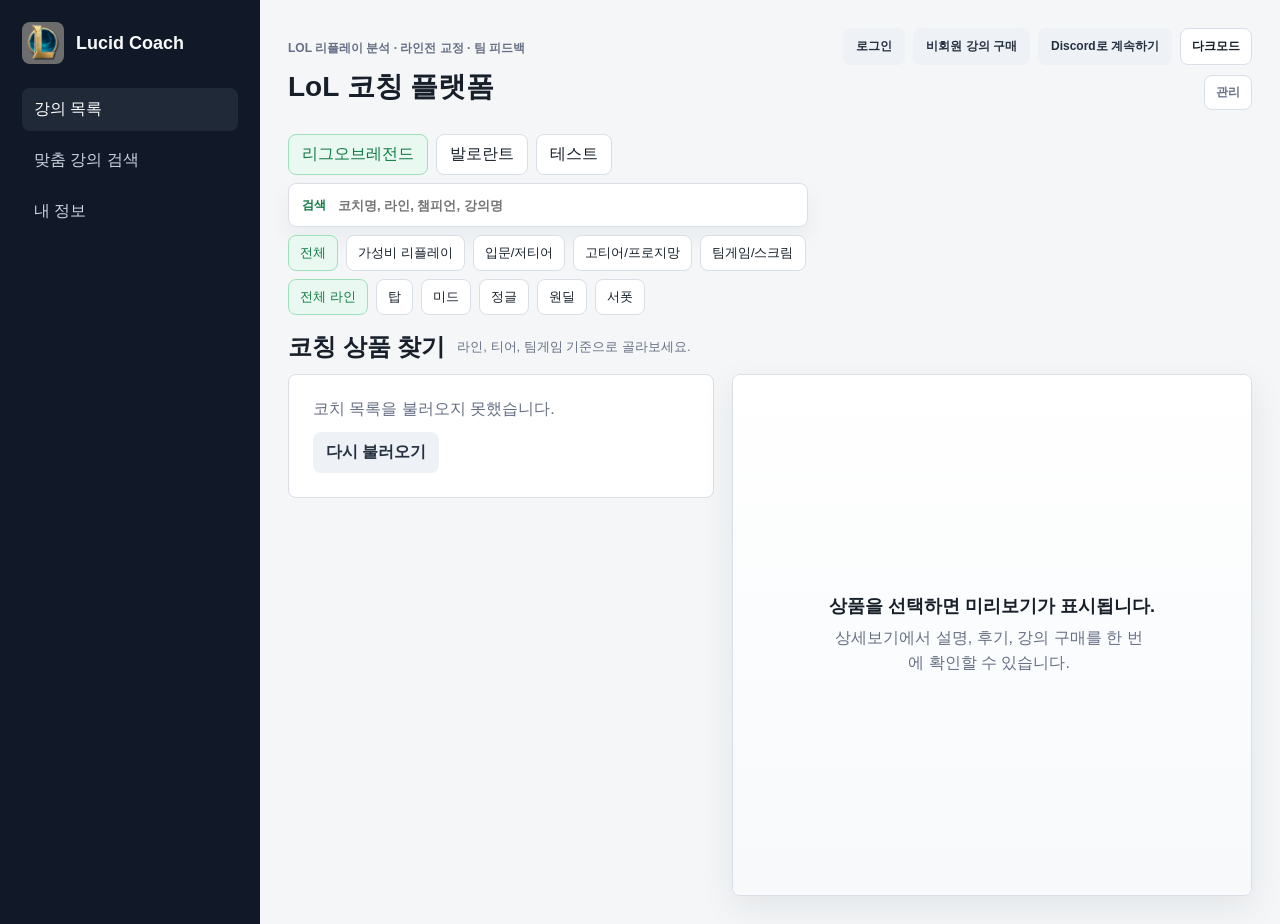
==== commit c800e785: "Add files via upload" ====
--- a/docs/index.html
+++ b/docs/index.html
@@ -40,7 +40,7 @@
         <div class="topbar-actions">
           <div class="user-actions">
             <button class="secondary user-action" id="loginOpenBtn" type="button">로그인</button>
-            <button class="secondary user-action" id="guestBuyOpenBtn" type="button">비회원 상담</button>
+            <button class="secondary user-action" id="guestBuyOpenBtn" type="button">비회원 강의 구매</button>
             <button class="secondary user-action" id="discordConnectBtn" type="button" hidden>Discord 연결</button>
             <button class="theme-toggle" id="themeToggleBtn" type="button" aria-pressed="false">다크모드</button>
           </div>
@@ -321,13 +321,14 @@
 
   <template id="bookingFormTemplate">
     <form class="booking-form" id="bookingForm">
-      <label id="bookingStudentField"><span id="bookingStudentLabel"></span><input name="student" required></label>
+      <input name="student" type="hidden">
       <div class="booking-student-auto" id="bookingStudentAuto" hidden></div>
       <label><span id="bookingContactLabel"></span><input name="contact" required></label>
       <label id="bookingTimeField"><span id="bookingTimeLabel"></span><input name="time" required></label>
       <div class="availability-picker" id="bookingAvailabilityPicker" hidden>
         <label><span>예약 가능한 시간 선택</span><select id="bookingAvailabilitySlot" name="availabilitySlotId"></select></label>
-        <small>코치가 등록한 빈 시간만 선택할 수 있습니다.</small>
+         <small>코치가 등록한 빈 시간만 선택할 수 있습니다.</small>
+         <small class="booking-validation-error" id="bookingAvailabilityError" role="alert" hidden>예약 가능한 시간을 선택해주세요.</small>
       </div>
       <label><span id="bookingMemoLabel"></span><textarea name="memo" rows="3"></textarea></label>
       <button type="submit" class="primary" id="bookingSubmitBtn"></button>
@@ -365,7 +366,7 @@
       <div class="auth-tabs">
         <button type="button" class="active" data-auth-mode="login">로그인</button>
         <button type="button" data-auth-mode="signup">회원가입</button>
-        <button type="button" data-auth-mode="guest">비회원 상담</button>
+        <button type="button" data-auth-mode="guest">비회원 강의 구매</button>
       </div>
       <div id="authBody"></div>
     </div>
--- a/docs/styles.css
+++ b/docs/styles.css
@@ -26,6 +26,7 @@
 }
 
 * { box-sizing: border-box; }
+[hidden] { display: none !important; }
 body {
   margin: 0;
   background: var(--bg);
@@ -899,9 +900,9 @@
   font-weight: 800;
 }
 .booking-note {
-  color: #175cd3;
-  background: #ffffff;
-  border: 1px solid #bfdbfe;
+  color: var(--muted);
+  background: var(--panel-2);
+  border: 1px solid var(--line);
   border-radius: 8px;
   padding: 10px 12px;
   font-size: 13px;
@@ -1201,11 +1202,14 @@
   display: grid;
   gap: 5px;
   padding: 10px;
-  border: 1px solid #bfdbfe;
-  border-radius: 8px;
-  background: #eff6ff;
+  border: 1px solid var(--line);
+  border-radius: 8px;
+  background: var(--panel-2);
+  color: var(--text);
 }
 .availability-picker small { color: var(--muted); font-size: 12px; }
+.availability-picker select { background: var(--panel); color: var(--text); }
+.booking-validation-error { color: var(--danger) !important; font-weight: 800; }
 .booking-student-auto {
   padding: 10px;
   border: 1px solid var(--line);
@@ -1215,6 +1219,8 @@
   font-size: 13px;
   font-weight: 800;
 }
+.user-coach-picker { display: grid; gap: 6px; margin-top: 8px; }
+.user-coach-picker .user-coach-search { width: min(100%, 320px); }
 .account-panel {
   display: grid;
   gap: 12px;
@@ -1936,7 +1942,7 @@
   padding: 14px;
   border: 1px solid var(--line);
   border-radius: 8px;
-  background: var(--panel-soft, #f7faf8);
+  background: var(--panel-2);
 }
 .coach-self-profile-head {
   display: flex;
@@ -1980,7 +1986,7 @@
   padding: 10px;
   border-radius: 8px;
   border: 1px solid var(--line);
-  background: #fff;
+  background: var(--panel-2);
   color: var(--text);
   text-align: left;
 }
@@ -2031,6 +2037,45 @@
   display: grid;
   gap: 12px;
 }
+
+.schedule-panel { gap: 12px; }
+.schedule-actions, .schedule-toolbar, .schedule-save-row, .schedule-legend {
+  display: flex;
+  align-items: center;
+  flex-wrap: wrap;
+  gap: 8px;
+}
+.schedule-actions { justify-content: flex-end; }
+.schedule-week-title { display: flex; justify-content: space-between; gap: 12px; color: var(--muted); font-size: 12px; }
+.schedule-week-title strong { color: var(--text); font-size: 13px; }
+.schedule-toolbar { justify-content: flex-start; color: var(--muted); font-size: 12px; }
+.schedule-mode { display: inline-flex; align-items: center; gap: 6px; color: var(--text); }
+.schedule-mode select { min-height: 34px; padding: 6px 8px; }
+.schedule-grid-wrap { max-height: 560px; overflow: auto; border: 1px solid var(--line); border-radius: 8px; background: var(--panel-2); }
+.schedule-grid { min-width: 720px; display: grid; grid-template-columns: 58px repeat(7, minmax(72px, 1fr)); grid-auto-rows: 40px; }
+.schedule-corner, .schedule-day-head, .schedule-time-label { position: sticky; z-index: 2; display: flex; align-items: center; justify-content: center; border-right: 1px solid var(--line); border-bottom: 1px solid var(--line); background: var(--panel); color: var(--muted); font-size: 11px; }
+.schedule-corner, .schedule-day-head { top: 0; z-index: 3; font-weight: 900; }
+.schedule-corner { left: 0; }
+.schedule-day-head { flex-direction: column; gap: 2px; }
+.schedule-day-head small { color: var(--muted); font-weight: 500; }
+.schedule-time-label { left: 0; z-index: 2; background: var(--panel); }
+.schedule-cell { min-width: 0; padding: 3px; border-right: 1px solid var(--line); border-bottom: 1px solid var(--line); background: var(--panel-2); color: transparent; font-size: 10px; font-weight: 800; transition: background .12s, color .12s; }
+.schedule-cell:hover:not(:disabled) { outline: 2px solid var(--blue); outline-offset: -2px; }
+.schedule-cell.open { background: color-mix(in srgb, var(--brand) 22%, var(--panel-2)); color: var(--brand-dark); }
+.schedule-cell.closed { background: var(--panel-2); }
+.schedule-cell.booked { cursor: not-allowed; background: color-mix(in srgb, var(--muted) 40%, var(--panel-2)); color: var(--text); }
+.schedule-cell small { display: block; overflow: hidden; text-overflow: ellipsis; white-space: nowrap; font-size: 9px; }
+.schedule-legend { color: var(--muted); font-size: 11px; }
+.schedule-legend span { display: inline-flex; align-items: center; gap: 4px; }
+.schedule-legend i { width: 12px; height: 12px; display: inline-block; border-radius: 3px; border: 1px solid var(--line); background: var(--panel-2); }
+.schedule-legend i.open { background: color-mix(in srgb, var(--brand) 22%, var(--panel-2)); }
+.schedule-legend i.booked { background: color-mix(in srgb, var(--muted) 40%, var(--panel-2)); }
+.schedule-save-row { justify-content: space-between; }
+.schedule-summary { margin-top: 14px; }
+.schedule-summary-list { display: flex; flex-wrap: wrap; gap: 8px; }
+.schedule-summary-list span { padding: 7px 9px; border: 1px solid var(--line); border-radius: 7px; background: var(--panel-2); color: var(--muted); font-size: 12px; }
+.schedule-summary-list b { margin-right: 5px; color: var(--text); }
+.schedule-summary-empty { margin: 0; color: var(--muted); font-size: 13px; }
 .coach-self-editor-head {
   display: flex;
   justify-content: space-between;
@@ -2692,6 +2737,8 @@
   .coach-explorer-dialog { max-height: 90vh; }
   .availability-form { grid-template-columns: 1fr; }
   .account-form { grid-template-columns: 1fr; align-items: stretch; }
+  .schedule-week-title { align-items: flex-start; flex-direction: column; }
+  .schedule-actions { justify-content: flex-start; }
 }
 
 @media (max-width: 640px) {
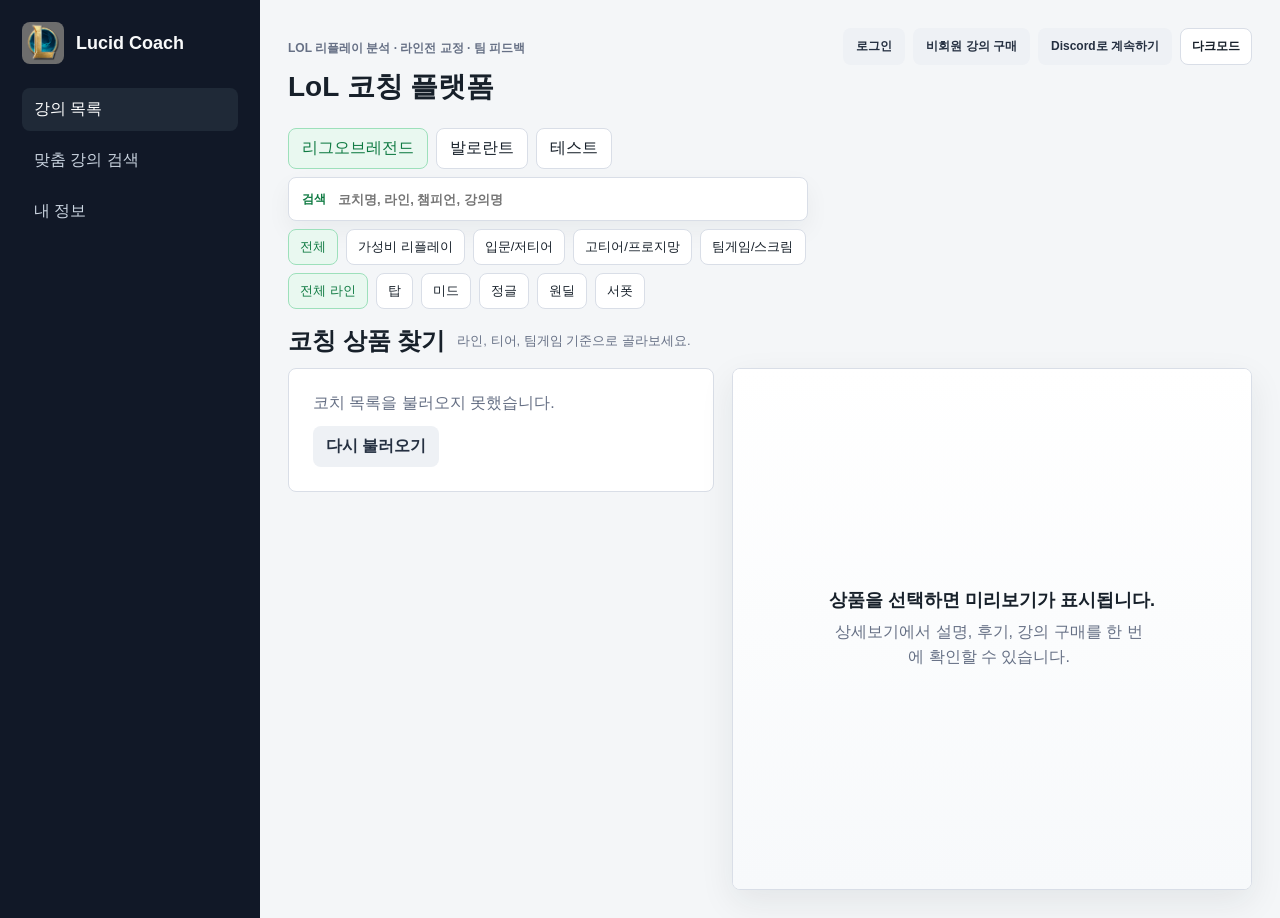
==== commit 313dd250: "Add files via upload" ====
--- a/docs/index.html
+++ b/docs/index.html
@@ -20,6 +20,7 @@
         <button class="nav-item" data-action="coachSearch" id="navCoachSearch" type="button">맞춤 강의 검색</button>
         <button class="nav-item" data-view="student" id="navStudent"></button>
       </nav>
+      <section class="side-role-menu" id="sideRoleMenu" hidden></section>
       <section class="side-coaches" aria-label="코치 목록">
         <span class="label">코치 목록</span>
         <div id="sideCoachList"></div>
@@ -28,7 +29,6 @@
         <span class="label" id="sideLabel"></span>
         <p id="sideCopy"></p>
       </div>
-      <section class="side-role-menu" id="sideRoleMenu" hidden></section>
     </aside>
 
     <main class="main">
@@ -44,12 +44,11 @@
             <button class="secondary user-action" id="discordConnectBtn" type="button" hidden>Discord 연결</button>
             <button class="theme-toggle" id="themeToggleBtn" type="button" aria-pressed="false">다크모드</button>
           </div>
-          <details class="admin-menu">
+          <details class="admin-menu" hidden>
             <summary>관리</summary>
             <div>
               <button type="button" data-admin-view="bookings" id="navBookings"></button>
               <button type="button" data-admin-view="admin" id="navAdmin"></button>
-              <button type="button" data-admin-view="coachSelf" id="navCoachSelfAdmin">내 강의 관리</button>
               <button type="button" data-admin-view="users" id="navUsers">회원 관리</button>
             </div>
           </details>
@@ -306,8 +305,7 @@
             </div>
             <div id="coachSelfProfile"></div>
             <div id="coachAvailabilityPanel"></div>
-            <div class="coach-self-grid" id="coachSelfLessonGrid"></div>
-          </section>
+          </section>
           <section class="coach-self-editor" id="coachSelfEditor">
             <div class="detail-empty">
               <strong>강의를 선택해주세요.</strong>
--- a/docs/styles.css
+++ b/docs/styles.css
@@ -103,9 +103,7 @@
 .side-role-menu {
   display: grid;
   gap: 8px;
-  margin-top: auto;
-  padding-top: 12px;
-  border-top: 1px solid rgba(148, 163, 184, 0.2);
+  margin-top: 4px;
 }
 .role-menu-button {
   width: 100%;
@@ -1220,7 +1218,7 @@
   font-weight: 800;
 }
 .user-coach-picker { display: grid; gap: 6px; margin-top: 8px; }
-.user-coach-picker .user-coach-search { width: min(100%, 320px); }
+.user-coach-picker select { width: min(100%, 240px); }
 .account-panel {
   display: grid;
   gap: 12px;
@@ -1436,13 +1434,6 @@
   width: auto;
   min-height: auto;
 }
-.user-coach-search {
-  width: 100%;
-  min-height: 34px;
-  margin-top: 6px;
-  padding: 7px 9px;
-  font-size: 12px;
-}
 .discord-status {
   display: inline-block;
   padding: 4px 8px;
@@ -1963,8 +1954,8 @@
 }
 .coach-self-profile-grid {
   display: grid;
-  grid-template-columns: minmax(0, 1fr) minmax(160px, 0.7fr);
-  gap: 12px;
+  grid-template-columns: 180px minmax(0, 1fr);
+  gap: 16px;
 }
 .coach-self-profile-grid > div {
   display: grid;
@@ -1972,12 +1963,85 @@
   gap: 10px;
 }
 .coach-self-profile-form .image-preview {
-  min-height: 140px;
-}
+  min-height: 0;
+}
+.coach-self-profile-label,
+.coach-self-tier > span {
+  color: var(--text);
+  font-size: 13px;
+  font-weight: 700;
+}
+.coach-self-profile-media .image-preview-frame {
+  width: 180px;
+  height: 180px;
+  display: grid;
+  place-items: center;
+}
+.image-preview-empty {
+  padding: 12px;
+  color: var(--muted);
+  font-size: 12px;
+  text-align: center;
+}
+.coach-self-file-button {
+  position: relative;
+  width: 180px;
+  padding: 9px 11px;
+  border: 1px solid var(--line);
+  border-radius: 8px;
+  background: var(--panel);
+  color: var(--text);
+  font-size: 13px;
+  font-weight: 800;
+  text-align: center;
+  cursor: pointer;
+}
+.coach-self-file-button input {
+  position: absolute;
+  width: 1px;
+  height: 1px;
+  opacity: 0;
+}
+.coach-self-profile-media .image-crop-button { width: 180px; }
+.coach-self-tier {
+  display: flex;
+  align-items: center;
+  gap: 8px;
+}
+.coach-self-tier strong {
+  padding: 6px 9px;
+  border-radius: 999px;
+  background: color-mix(in srgb, var(--brand) 14%, var(--panel));
+  color: var(--brand-dark);
+  font-size: 12px;
+}
+.coach-self-tier small { color: var(--muted); }
+body[data-theme="dark"] .toggle-line {
+  border-color: #315b70;
+  background: #17293a;
+  color: #bfdbfe;
+}
+body[data-theme="dark"] .toggle-line input { color-scheme: dark; }
 .coach-self-grid {
   display: grid;
   gap: 10px;
 }
+.coach-self-lesson-picker {
+  display: grid;
+  gap: 10px;
+  margin-bottom: 16px;
+  padding-bottom: 16px;
+  border-bottom: 1px solid var(--line);
+}
+.coach-self-picker-head {
+  display: flex;
+  align-items: center;
+  justify-content: space-between;
+  gap: 10px;
+}
+.coach-self-picker-head span { color: var(--muted); font-size: 12px; font-weight: 800; }
+.coach-self-picker-head button { margin-left: auto; }
+.coach-self-editor .coach-self-grid { grid-template-columns: repeat(auto-fit, minmax(220px, 1fr)); }
 .coach-self-card {
   width: 100%;
   display: grid;
@@ -2037,6 +2101,21 @@
   display: grid;
   gap: 12px;
 }
+.coach-self-lesson-image {
+  display: grid;
+  grid-template-columns: 120px minmax(0, 1fr);
+  align-items: start;
+  gap: 12px;
+}
+.coach-self-lesson-image .image-preview-frame {
+  width: 120px;
+  height: 120px;
+  display: grid;
+  place-items: center;
+}
+.coach-self-lesson-image-actions { display: grid; gap: 8px; justify-items: start; }
+.coach-self-lesson-image-actions .coach-self-file-button,
+.coach-self-lesson-image-actions .image-crop-button { width: 150px; }
 
 .schedule-panel { gap: 12px; }
 .schedule-actions, .schedule-toolbar, .schedule-save-row, .schedule-legend {
@@ -2082,6 +2161,7 @@
   align-items: flex-start;
   gap: 12px;
 }
+.coach-self-editor-actions { display: flex; align-items: center; gap: 8px; }
 .coach-self-editor-head span {
   color: var(--muted);
   font-size: 12px;
@@ -2742,6 +2822,7 @@
 }
 
 @media (max-width: 640px) {
+  .coach-self-lesson-image { grid-template-columns: 1fr; }
   .brand img { width: 36px; height: 36px; }
   .brand strong { font-size: 16px; }
   .brand span { font-size: 12px; }
